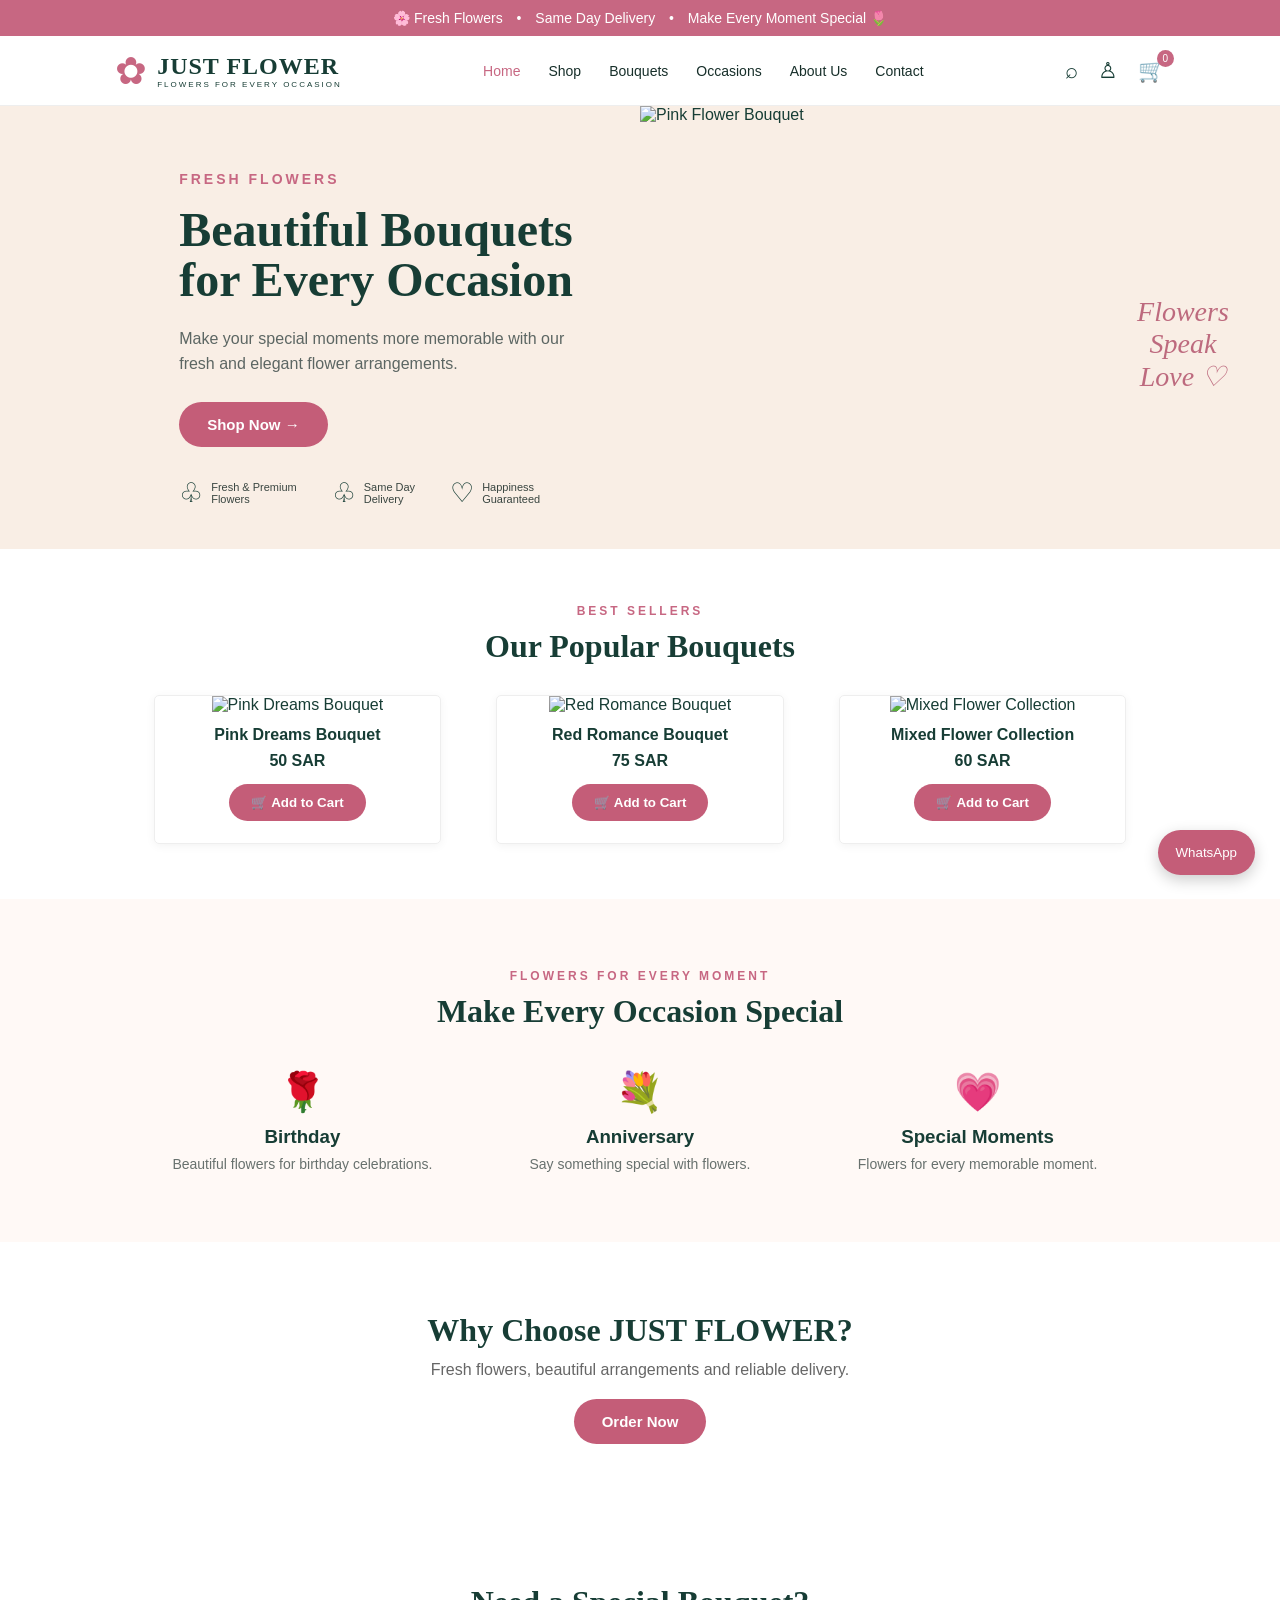
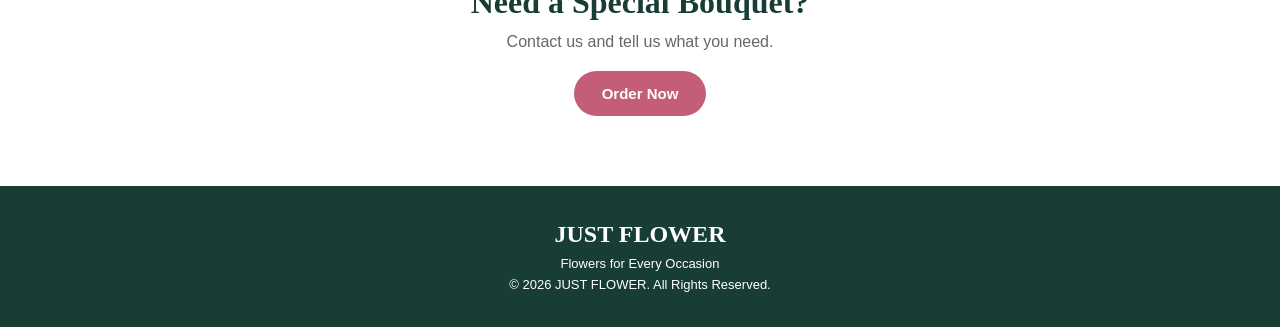
==== index.html @ 72e69faa "Add files via upload" ====
<!DOCTYPE html>
<html lang="en">
<head>
    <meta charset="UTF-8">
    <meta name="viewport" content="width=device-width, initial-scale=1.0">

    <title>JUST FLOWER | Fresh Flowers & Bouquets</title>

    <meta name="description"
        content="JUST FLOWER - Beautiful fresh flowers and elegant bouquets for every special occasion.">

    <link rel="stylesheet" href="style.css">
</head>

<body>

    <!-- TOP BAR -->
    <div class="top-bar">
        🌸 Fresh Flowers
        <span>•</span>
        Same Day Delivery
        <span>•</span>
        Make Every Moment Special 🌷
    </div>


    <!-- NAVBAR -->
    <nav class="navbar">

        <div class="logo">

            <div class="flower-logo">
                ✿
            </div>

            <div>
                <h1>JUST FLOWER</h1>
                <p>FLOWERS FOR EVERY OCCASION</p>
            </div>

        </div>


        <div class="nav-links">

            <a href="#" class="active">
                Home
            </a>

            <a href="#bouquets">
                Shop
            </a>

            <a href="#bouquets">
                Bouquets
            </a>

            <a href="#occasions">
                Occasions
            </a>

            <a href="#about">
                About Us
            </a>

            <a href="#contact">
                Contact
            </a>

        </div>


        <div class="nav-icons">

            <span>⌕</span>

            <span>♙</span>

            <span class="cart-icon">
                🛒
                <small id="cartCount">0</small>
            </span>

        </div>

    </nav>



    <!-- HERO SECTION -->

    <section class="hero">

        <div class="hero-content">

            <p class="small-title">
                FRESH FLOWERS
            </p>


            <h2>
                Beautiful Bouquets<br>
                for Every Occasion
            </h2>


            <p class="hero-text">
                Make your special moments more memorable
                with our fresh and elegant flower arrangements.
            </p>


            <button onclick="scrollToProducts()">
                Shop Now →
            </button>


            <div class="features">

                <div>

                    <span>
                        ♧
                    </span>

                    <p>
                        Fresh & Premium<br>
                        Flowers
                    </p>

                </div>


                <div>

                    <span>
                        ♧
                    </span>

                    <p>
                        Same Day<br>
                        Delivery
                    </p>

                </div>


                <div>

                    <span>
                        ♡
                    </span>

                    <p>
                        Happiness<br>
                        Guaranteed
                    </p>

                </div>

            </div>

        </div>


        <!-- HERO IMAGE -->

        <div class="hero-image">

            <img
                src="images/flower1.jpg.jpg"
                alt="Pink Flower Bouquet"
            >

            <div class="hero-quote">

                Flowers<br>
                Speak<br>
                Love ♡

            </div>

        </div>

    </section>



    <!-- PRODUCTS -->

    <section
        class="products"
        id="bouquets"
    >

        <div class="section-heading">

            <p>
                BEST SELLERS
            </p>

            <h2>
                Our Popular Bouquets
            </h2>

        </div>


        <div class="product-grid">


            <!-- PRODUCT 1 -->

            <div class="product-card">

                <img
                    src="images/flower1.jpg.jpg"
                    alt="Pink Dreams Bouquet"
                >

                <h3>
                    Pink Dreams Bouquet
                </h3>

                <p class="price">
                    50 SAR
                </p>

                <button
                    onclick="addToCart('Pink Dreams Bouquet')"
                >
                    🛒 Add to Cart
                </button>

            </div>



            <!-- PRODUCT 2 -->

            <div class="product-card">

                <img
                    src="images/flower2.webp.webp"
                    alt="Red Romance Bouquet"
                >

                <h3>
                    Red Romance Bouquet
                </h3>

                <p class="price">
                    75 SAR
                </p>

                <button
                    onclick="addToCart('Red Romance Bouquet')"
                >
                    🛒 Add to Cart
                </button>

            </div>



            <!-- PRODUCT 3 -->

            <div class="product-card">

                <img
                    src="images/flower3.webp.webp"
                    alt="Mixed Flower Collection"
                >

                <h3>
                    Mixed Flower Collection
                </h3>

                <p class="price">
                    60 SAR
                </p>

                <button
                    onclick="addToCart('Mixed Flower Collection')"
                >
                    🛒 Add to Cart
                </button>

            </div>

        </div>

    </section>



    <!-- OCCASIONS -->

    <section
        class="why-us"
        id="occasions"
    >

        <p>
            FLOWERS FOR EVERY MOMENT
        </p>

        <h2>
            Make Every Occasion Special
        </h2>


        <div class="why-grid">


            <div>

                <div class="why-icon">
                    🌹
                </div>

                <h3>
                    Birthday
                </h3>

                <p>
                    Beautiful flowers for birthday celebrations.
                </p>

            </div>


            <div>

                <div class="why-icon">
                    💐
                </div>

                <h3>
                    Anniversary
                </h3>

                <p>
                    Say something special with flowers.
                </p>

            </div>


            <div>

                <div class="why-icon">
                    💗
                </div>

                <h3>
                    Special Moments
                </h3>

                <p>
                    Flowers for every memorable moment.
                </p>

            </div>

        </div>

    </section>



    <!-- ABOUT -->

    <section
        class="contact"
        id="about"
    >

        <h2>
            Why Choose JUST FLOWER?
        </h2>

        <p>
            Fresh flowers, beautiful arrangements
            and reliable delivery.
        </p>

        <button onclick="orderNow()">
            Order Now
        </button>

    </section>



    <!-- CONTACT -->

    <section
        class="contact"
        id="contact"
    >

        <h2>
            Need a Special Bouquet?
        </h2>

        <p>
            Contact us and tell us what you need.
        </p>

        <button onclick="orderNow()">
            Order Now
        </button>

    </section>



    <!-- WHATSAPP -->

    <button
        class="whatsapp"
        onclick="orderNow()"
    >
        WhatsApp
    </button>



    <!-- FOOTER -->

    <footer>

        <h2>
            JUST FLOWER
        </h2>

        <p>
            Flowers for Every Occasion
        </p>

        <p>
            © 2026 JUST FLOWER. All Rights Reserved.
        </p>

    </footer>



    <script src="script.js"></script>

</body>
</html>
---- style.css ----
* {
    margin: 0;
    padding: 0;
    box-sizing: border-box;
}

html {
    scroll-behavior: smooth;
}

body {
    font-family: Arial, Helvetica, sans-serif;
    color: #173d35;
    background: #fff;
}


/* TOP BAR */

.top-bar {
    background: #c76782;
    color: white;
    text-align: center;
    padding: 10px;
    font-size: 14px;
}

.top-bar span {
    margin: 0 10px;
}


/* NAVBAR */

.navbar {
    height: 70px;
    display: flex;
    align-items: center;
    justify-content: space-between;
    padding: 0 9%;
    background: white;
    border-bottom: 1px solid #eee;
}

.logo {
    display: flex;
    align-items: center;
    gap: 10px;
}

.flower-logo {
    font-size: 38px;
    color: #c76782;
}

.logo h1 {
    font-family: Georgia, serif;
    font-size: 24px;
    letter-spacing: 1px;
}

.logo p {
    font-size: 8px;
    letter-spacing: 2px;
}

.nav-links {
    display: flex;
    gap: 28px;
}

.nav-links a {
    text-decoration: none;
    color: #172f2a;
    font-size: 14px;
    transition: 0.3s;
}

.nav-links a:hover,
.nav-links .active {
    color: #c76782;
}

.nav-icons {
    display: flex;
    gap: 20px;
    font-size: 22px;
    align-items: center;
}

.cart-icon {
    position: relative;
}

.cart-icon small {
    position: absolute;
    background: #c76782;
    color: white;
    width: 17px;
    height: 17px;
    border-radius: 50%;
    font-size: 10px;
    text-align: center;
    line-height: 17px;
    top: -8px;
    right: -9px;
}


/* HERO */

.hero {
    min-height: 410px;
    display: flex;
    background: #f9eee5;
}

.hero-content {
    width: 50%;
    padding: 65px 5% 40px 14%;
}

.small-title {
    color: #c76782;
    font-weight: bold;
    letter-spacing: 3px;
    font-size: 14px;
    margin-bottom: 18px;
}

.hero h2 {
    font-family: Georgia, serif;
    font-size: 48px;
    line-height: 1.05;
    margin-bottom: 20px;
}

.hero-text {
    color: #5c6663;
    line-height: 1.6;
    max-width: 430px;
    margin-bottom: 25px;
}

.hero button,
.contact button {
    border: none;
    background: #c45d78;
    color: white;
    padding: 14px 28px;
    border-radius: 30px;
    font-size: 15px;
    font-weight: bold;
    cursor: pointer;
}

.hero button:hover,
.contact button:hover {
    background: #a94763;
}

.hero-image {
    width: 50%;
    position: relative;
    overflow: hidden;
}

.hero-image img {
    width: 100%;
    height: 100%;
    object-fit: cover;
}

.hero-quote {
    position: absolute;
    right: 8%;
    top: 43%;
    font-family: Georgia, serif;
    font-size: 28px;
    font-style: italic;
    color: #bd6a7e;
    text-align: center;
}


/* FEATURES */

.features {
    display: flex;
    gap: 35px;
    margin-top: 30px;
}

.features div {
    display: flex;
    gap: 8px;
    align-items: center;
}

.features span {
    font-size: 27px;
}

.features p {
    font-size: 11px;
    color: #394540;
}


/* PRODUCTS */

.products {
    padding: 55px 12%;
    background: white;
}

.section-heading {
    text-align: center;
    margin-bottom: 30px;
}

.section-heading p,
.why-us > p {
    color: #c76782;
    letter-spacing: 3px;
    font-size: 12px;
    font-weight: bold;
    margin-bottom: 10px;
}

.section-heading h2,
.why-us h2 {
    font-family: Georgia, serif;
    font-size: 32px;
}

.product-grid {
    display: grid;
    grid-template-columns: repeat(3, 1fr);
    gap: 55px;
}

.product-card {
    border: 1px solid #eee;
    border-radius: 5px;
    padding-bottom: 22px;
    text-align: center;
    box-shadow: 0 2px 10px rgba(0,0,0,0.05);
    overflow: hidden;
    transition: 0.3s;
}

.product-card:hover {
    transform: translateY(-6px);
    box-shadow: 0 8px 25px rgba(0,0,0,0.10);
}

.product-card img {
    width: 100%;
    height: 220px;
    object-fit: cover;
}

.product-card h3 {
    margin-top: 12px;
    font-size: 16px;
}

.price {
    margin: 8px 0 14px;
    font-weight: bold;
    font-size: 16px;
}

.product-card button {
    background: #c45d78;
    color: white;
    border: none;
    padding: 11px 22px;
    border-radius: 25px;
    cursor: pointer;
    font-weight: bold;
}

.product-card button:hover {
    background: #a94763;
}


/* WHY US */

.why-us {
    text-align: center;
    padding: 70px 12%;
    background: #fff9f6;
}

.why-grid {
    display: grid;
    grid-template-columns: repeat(3, 1fr);
    gap: 40px;
    margin-top: 40px;
}

.why-icon {
    font-size: 38px;
    margin-bottom: 12px;
}

.why-grid h3 {
    margin-bottom: 8px;
}

.why-grid p {
    color: #68716e;
    font-size: 14px;
}


/* CONTACT */

.contact {
    text-align: center;
    padding: 70px 20px;
}

.contact h2 {
    font-family: Georgia, serif;
    font-size: 32px;
    margin-bottom: 12px;
}

.contact p {
    color: #666;
    margin-bottom: 20px;
}


/* WHATSAPP */

.whatsapp {
    position: fixed;
    right: 25px;
    bottom: 25px;
    background: #c45d78;
    color: white;
    border: none;
    padding: 15px 18px;
    border-radius: 50px;
    cursor: pointer;
    box-shadow: 0 5px 15px rgba(0,0,0,0.2);
    z-index: 99;
}


/* FOOTER */

footer {
    background: #173d35;
    color: white;
    text-align: center;
    padding: 35px;
}

footer h2 {
    font-family: Georgia, serif;
    margin-bottom: 8px;
}

footer p {
    margin-top: 6px;
    font-size: 13px;
}


/* MOBILE */

@media (max-width: 900px) {

    .navbar {
        padding: 15px 5%;
    }

    .nav-links {
        display: none;
    }

    .hero {
        flex-direction: column;
    }

    .hero-content,
    .hero-image {
        width: 100%;
    }

    .hero-content {
        padding: 50px 8%;
    }

    .hero h2 {
        font-size: 38px;
    }

    .hero-image {
        height: 400px;
    }

    .product-grid {
        grid-template-columns: 1fr;
        gap: 25px;
    }

    .why-grid {
        grid-template-columns: 1fr;
    }

    .products {
        padding: 50px 7%;
    }
}
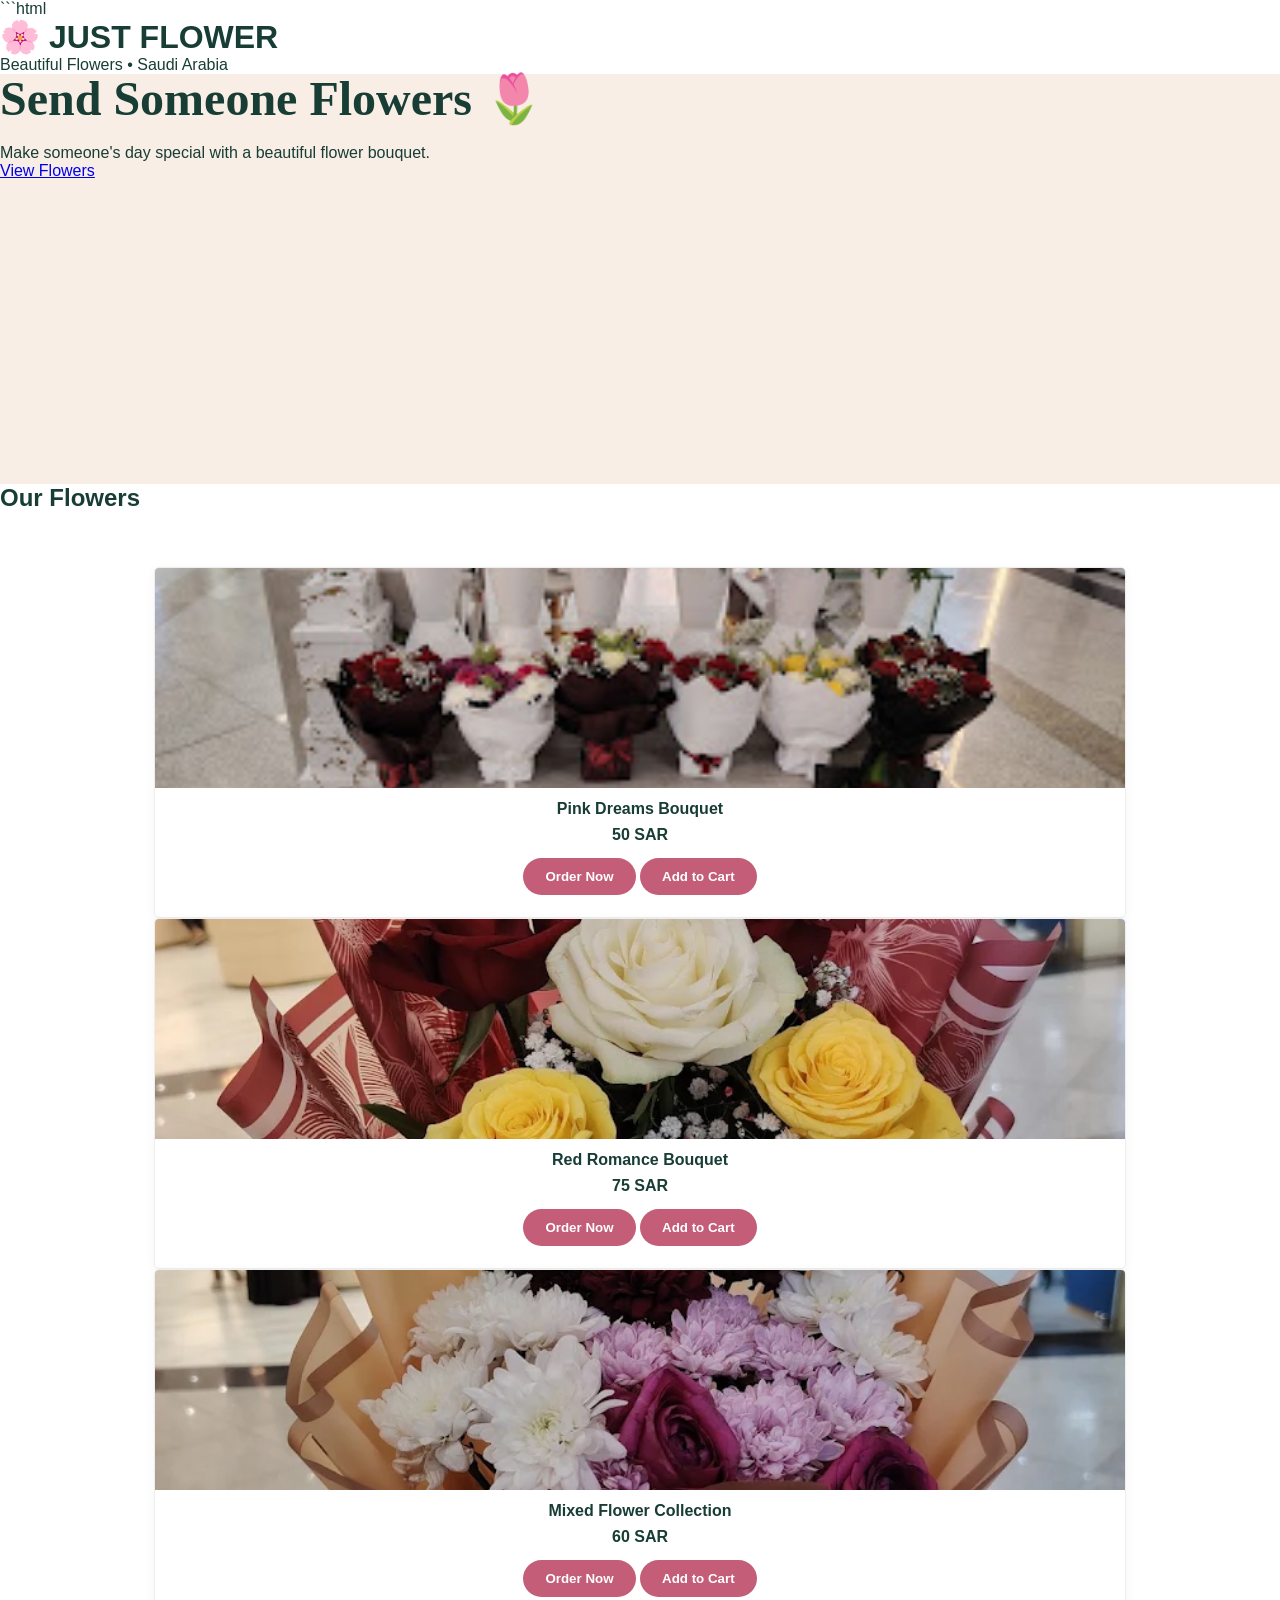
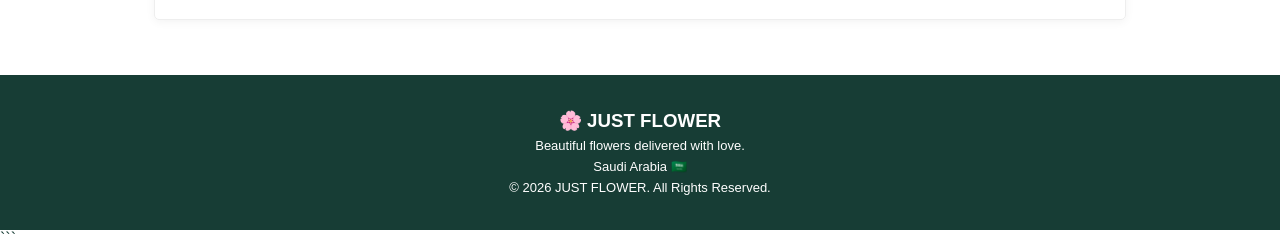
==== commit dcd08f8e: "Revise index.html for SEO and layout improvements Updated the title and description meta tags for be" ====
--- a/index.html
+++ b/index.html
@@ -1,182 +1,125 @@
+```html
 <!DOCTYPE html>
 <html lang="en">
 <head>
     <meta charset="UTF-8">
     <meta name="viewport" content="width=device-width, initial-scale=1.0">
 
-    <title>JUST FLOWER | Fresh Flowers & Bouquets</title>
+    <title>JUST FLOWER - Saudi Flower Delivery</title>
 
-    <meta name="description"
-        content="JUST FLOWER - Beautiful fresh flowers and elegant bouquets for every special occasion.">
+    <meta
+        name="description"
+        content="JUST FLOWER - Beautiful flowers available for order in Saudi Arabia."
+    >
 
     <link rel="stylesheet" href="style.css">
 </head>
 
 <body>
 
-    <!-- TOP BAR -->
-    <div class="top-bar">
-        🌸 Fresh Flowers
-        <span>•</span>
-        Same Day Delivery
-        <span>•</span>
-        Make Every Moment Special 🌷
-    </div>
+    <header>
+        <div class="container">
+            <h1>🌸 JUST FLOWER</h1>
+            <p>Beautiful Flowers • Saudi Arabia</p>
+        </div>
+    </header>
 
 
-    <!-- NAVBAR -->
-    <nav class="navbar">
+    <section class="hero">
+        <div class="container">
+            <h2>Send Someone Flowers 🌷</h2>
+            <p>Make someone's day special with a beautiful flower bouquet.</p>
 
-        <div class="logo">
-
-            <div class="flower-logo">
-                ✿
-            </div>
-
-            <div>
-                <h1>JUST FLOWER</h1>
-                <p>FLOWERS FOR EVERY OCCASION</p>
-            </div>
-
+            <a href="#flowers" class="hero-btn">View Flowers</a>
         </div>
+    </section>
 
 
-        <div class="nav-links">
+    <section id="flowers" class="flowers-section">
 
-            <a href="#" class="active">
-                Home
-            </a>
+        <div class="container">
 
-            <a href="#bouquets">
-                Shop
-            </a>
+            <h2>Our Flowers</h2>
 
-            <a href="#bouquets">
-                Bouquets
-            </a>
-
-            <a href="#occasions">
-                Occasions
-            </a>
-
-            <a href="#about">
-                About Us
-            </a>
-
-            <a href="#contact">
-                Contact
-            </a>
-
-        </div>
+            <div class="products">
 
 
-        <div class="nav-icons">
+                <!-- Flower 1 -->
+                <div class="product-card">
 
-            <span>⌕</span>
+                    <img
+                        src="flower1.jpg.jpg"
+                        alt="Pink Dreams Bouquet"
+                    >
 
-            <span>♙</span>
+                    <h3>Pink Dreams Bouquet</h3>
 
-            <span class="cart-icon">
-                🛒
-                <small id="cartCount">0</small>
-            </span>
+                    <p class="price">50 SAR</p>
 
-        </div>
+                    <button onclick="orderNow('Pink Dreams Bouquet', 50)">
+                        Order Now
+                    </button>
 
-    </nav>
-
-
-
-    <!-- HERO SECTION -->
-
-    <section class="hero">
-
-        <div class="hero-content">
-
-            <p class="small-title">
-                FRESH FLOWERS
-            </p>
-
-
-            <h2>
-                Beautiful Bouquets<br>
-                for Every Occasion
-            </h2>
-
-
-            <p class="hero-text">
-                Make your special moments more memorable
-                with our fresh and elegant flower arrangements.
-            </p>
-
-
-            <button onclick="scrollToProducts()">
-                Shop Now →
-            </button>
-
-
-            <div class="features">
-
-                <div>
-
-                    <span>
-                        ♧
-                    </span>
-
-                    <p>
-                        Fresh & Premium<br>
-                        Flowers
-                    </p>
+                    <button
+                        class="cart-btn"
+                        onclick="addToCart('Pink Dreams Bouquet')"
+                    >
+                        Add to Cart
+                    </button>
 
                 </div>
 
 
-                <div>
+                <!-- Flower 2 -->
+                <div class="product-card">
 
-                    <span>
-                        ♧
-                    </span>
+                    <img
+                        src="flower2.webp.webp"
+                        alt="Red Romance Bouquet"
+                    >
 
-                    <p>
-                        Same Day<br>
-                        Delivery
-                    </p>
+                    <h3>Red Romance Bouquet</h3>
+
+                    <p class="price">75 SAR</p>
+
+                    <button onclick="orderNow('Red Romance Bouquet', 75)">
+                        Order Now
+                    </button>
+
+                    <button
+                        class="cart-btn"
+                        onclick="addToCart('Red Romance Bouquet')"
+                    >
+                        Add to Cart
+                    </button>
 
                 </div>
 
 
-                <div>
+                <!-- Flower 3 -->
+                <div class="product-card">
 
-                    <span>
-                        ♡
-                    </span>
+                    <img
+                        src="flower3.webp.webp"
+                        alt="Mixed Flower Collection"
+                    >
 
-                    <p>
-                        Happiness<br>
-                        Guaranteed
-                    </p>
+                    <h3>Mixed Flower Collection</h3>
+
+                    <p class="price">60 SAR</p>
+
+                    <button onclick="orderNow('Mixed Flower Collection', 60)">
+                        Order Now
+                    </button>
+
+                    <button
+                        class="cart-btn"
+                        onclick="addToCart('Mixed Flower Collection')"
+                    >
+                        Add to Cart
+                    </button>
 
                 </div>
-
-            </div>
-
-        </div>
-
-
-        <!-- HERO IMAGE -->
-
-        <div class="hero-image">
-
-            <img
-                src="images/flower1.jpg.jpg"
-                alt="Pink Flower Bouquet"
-            >
-
-            <div class="hero-quote">
-
-                Flowers<br>
-                Speak<br>
-                Love ♡
 
             </div>
 
@@ -185,269 +128,25 @@
     </section>
 
 
+    <footer>
 
-    <!-- PRODUCTS -->
+        <div class="container">
 
-    <section
-        class="products"
-        id="bouquets"
-    >
+            <h3>🌸 JUST FLOWER</h3>
 
-        <div class="section-heading">
+            <p>Beautiful flowers delivered with love.</p>
 
-            <p>
-                BEST SELLERS
-            </p>
+            <p>Saudi Arabia 🇸🇦</p>
 
-            <h2>
-                Our Popular Bouquets
-            </h2>
+            <p>© 2026 JUST FLOWER. All Rights Reserved.</p>
 
         </div>
 
-
-        <div class="product-grid">
-
-
-            <!-- PRODUCT 1 -->
-
-            <div class="product-card">
-
-                <img
-                    src="images/flower1.jpg.jpg"
-                    alt="Pink Dreams Bouquet"
-                >
-
-                <h3>
-                    Pink Dreams Bouquet
-                </h3>
-
-                <p class="price">
-                    50 SAR
-                </p>
-
-                <button
-                    onclick="addToCart('Pink Dreams Bouquet')"
-                >
-                    🛒 Add to Cart
-                </button>
-
-            </div>
-
-
-
-            <!-- PRODUCT 2 -->
-
-            <div class="product-card">
-
-                <img
-                    src="images/flower2.webp.webp"
-                    alt="Red Romance Bouquet"
-                >
-
-                <h3>
-                    Red Romance Bouquet
-                </h3>
-
-                <p class="price">
-                    75 SAR
-                </p>
-
-                <button
-                    onclick="addToCart('Red Romance Bouquet')"
-                >
-                    🛒 Add to Cart
-                </button>
-
-            </div>
-
-
-
-            <!-- PRODUCT 3 -->
-
-            <div class="product-card">
-
-                <img
-                    src="images/flower3.webp.webp"
-                    alt="Mixed Flower Collection"
-                >
-
-                <h3>
-                    Mixed Flower Collection
-                </h3>
-
-                <p class="price">
-                    60 SAR
-                </p>
-
-                <button
-                    onclick="addToCart('Mixed Flower Collection')"
-                >
-                    🛒 Add to Cart
-                </button>
-
-            </div>
-
-        </div>
-
-    </section>
-
-
-
-    <!-- OCCASIONS -->
-
-    <section
-        class="why-us"
-        id="occasions"
-    >
-
-        <p>
-            FLOWERS FOR EVERY MOMENT
-        </p>
-
-        <h2>
-            Make Every Occasion Special
-        </h2>
-
-
-        <div class="why-grid">
-
-
-            <div>
-
-                <div class="why-icon">
-                    🌹
-                </div>
-
-                <h3>
-                    Birthday
-                </h3>
-
-                <p>
-                    Beautiful flowers for birthday celebrations.
-                </p>
-
-            </div>
-
-
-            <div>
-
-                <div class="why-icon">
-                    💐
-                </div>
-
-                <h3>
-                    Anniversary
-                </h3>
-
-                <p>
-                    Say something special with flowers.
-                </p>
-
-            </div>
-
-
-            <div>
-
-                <div class="why-icon">
-                    💗
-                </div>
-
-                <h3>
-                    Special Moments
-                </h3>
-
-                <p>
-                    Flowers for every memorable moment.
-                </p>
-
-            </div>
-
-        </div>
-
-    </section>
-
-
-
-    <!-- ABOUT -->
-
-    <section
-        class="contact"
-        id="about"
-    >
-
-        <h2>
-            Why Choose JUST FLOWER?
-        </h2>
-
-        <p>
-            Fresh flowers, beautiful arrangements
-            and reliable delivery.
-        </p>
-
-        <button onclick="orderNow()">
-            Order Now
-        </button>
-
-    </section>
-
-
-
-    <!-- CONTACT -->
-
-    <section
-        class="contact"
-        id="contact"
-    >
-
-        <h2>
-            Need a Special Bouquet?
-        </h2>
-
-        <p>
-            Contact us and tell us what you need.
-        </p>
-
-        <button onclick="orderNow()">
-            Order Now
-        </button>
-
-    </section>
-
-
-
-    <!-- WHATSAPP -->
-
-    <button
-        class="whatsapp"
-        onclick="orderNow()"
-    >
-        WhatsApp
-    </button>
-
-
-
-    <!-- FOOTER -->
-
-    <footer>
-
-        <h2>
-            JUST FLOWER
-        </h2>
-
-        <p>
-            Flowers for Every Occasion
-        </p>
-
-        <p>
-            © 2026 JUST FLOWER. All Rights Reserved.
-        </p>
-
     </footer>
-
 
 
     <script src="script.js"></script>
 
 </body>
-</html>+</html>
+```
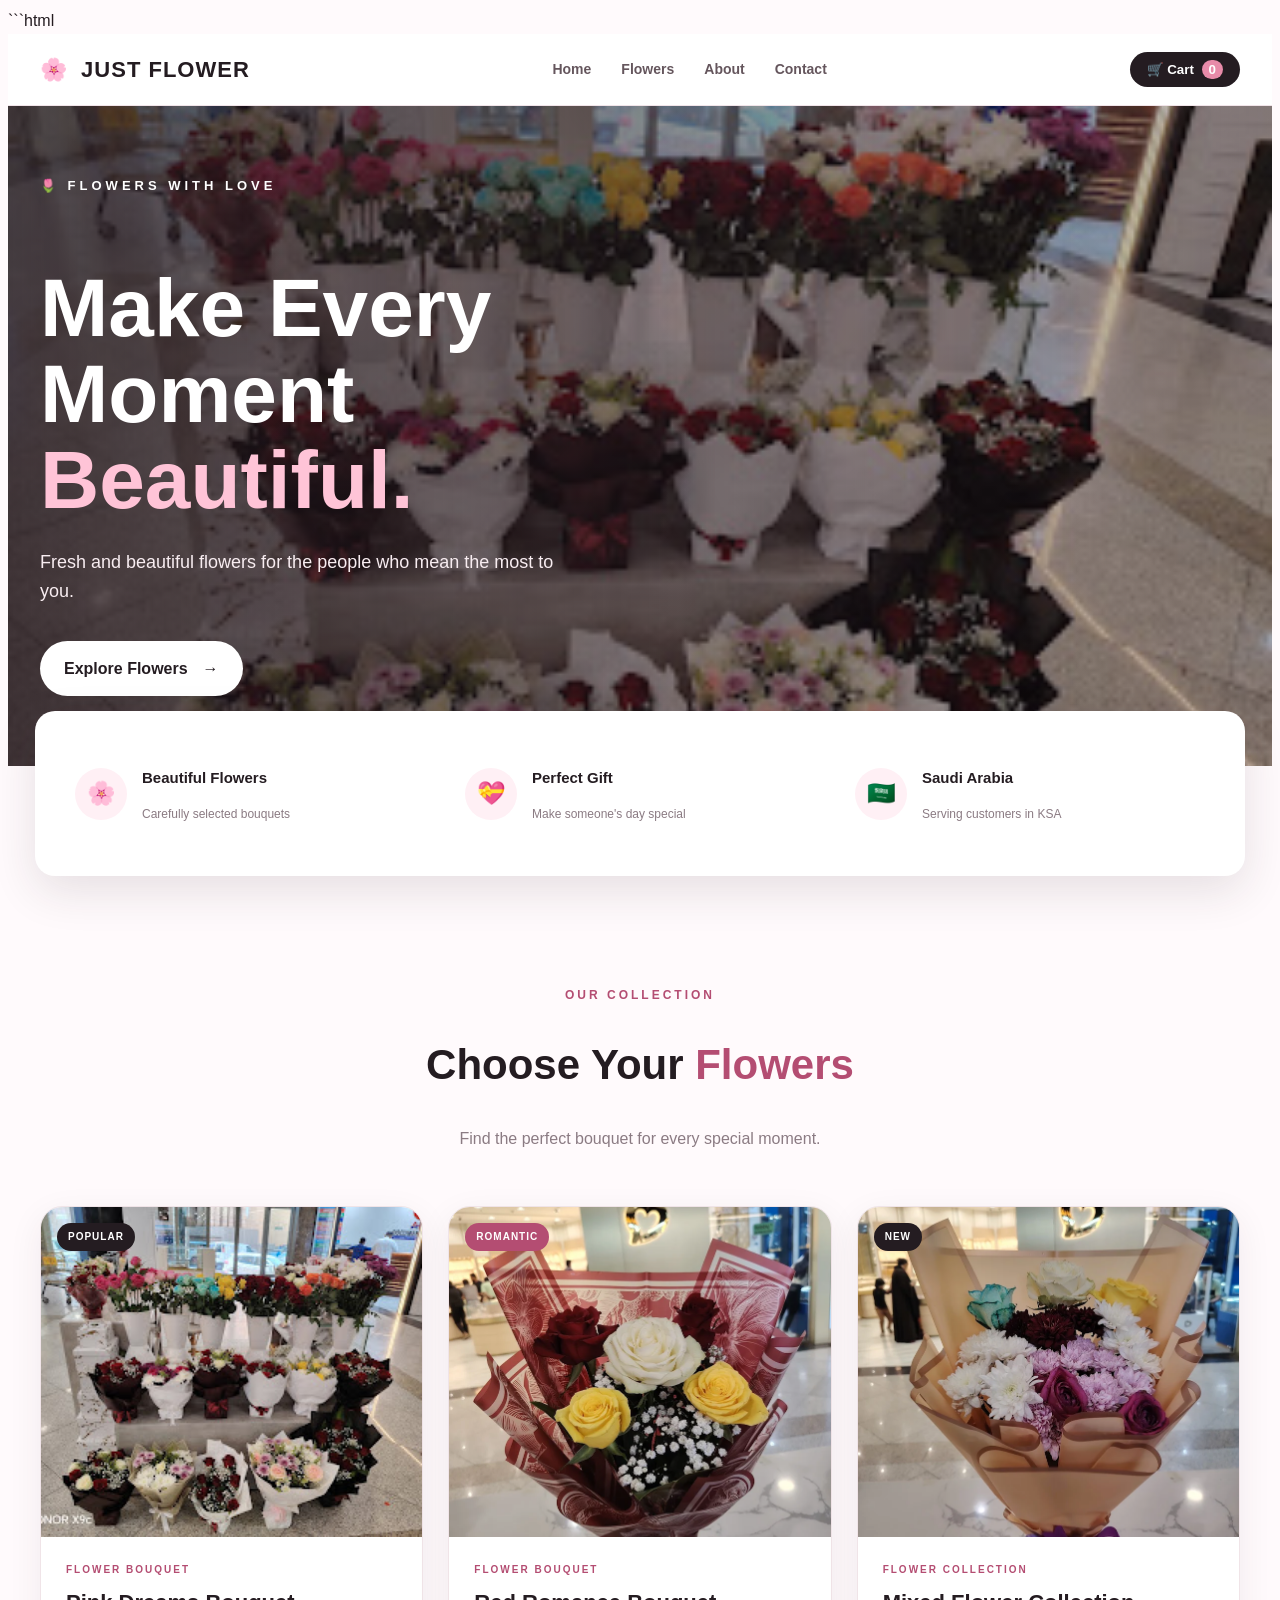
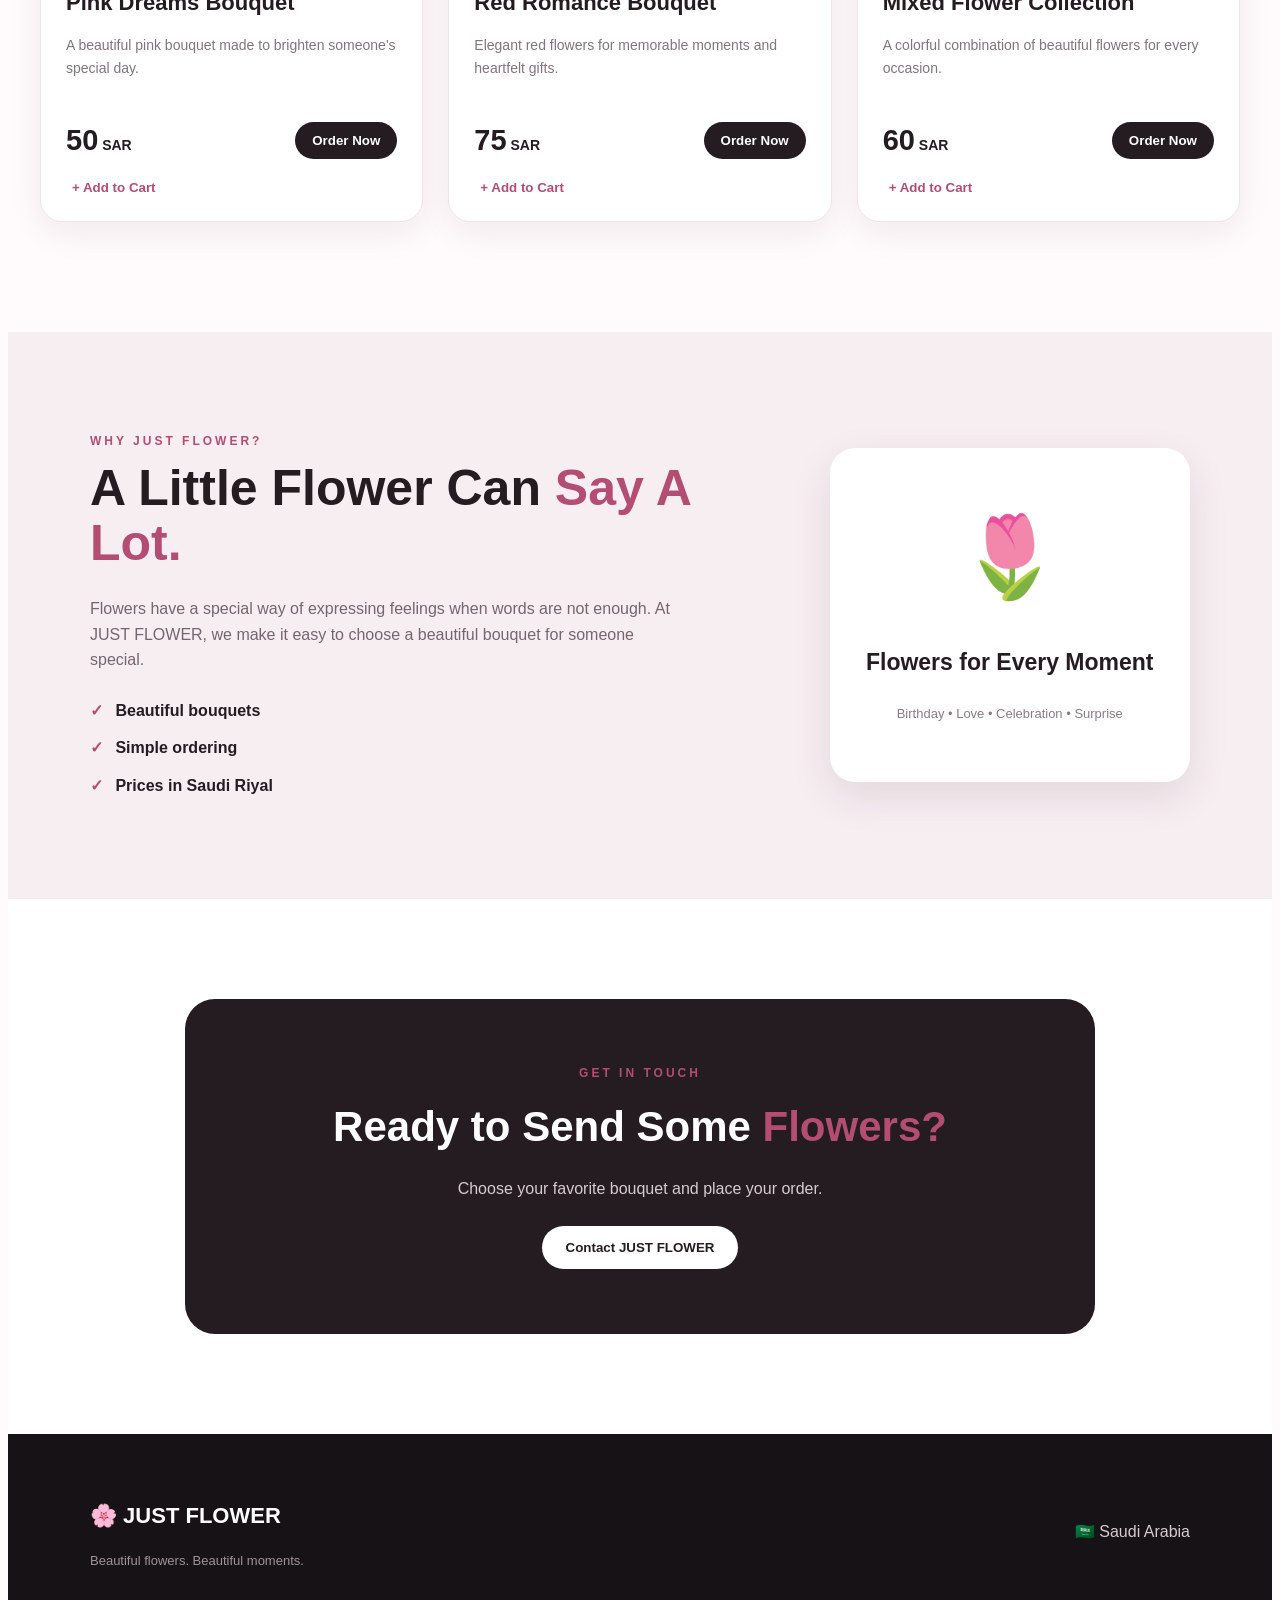
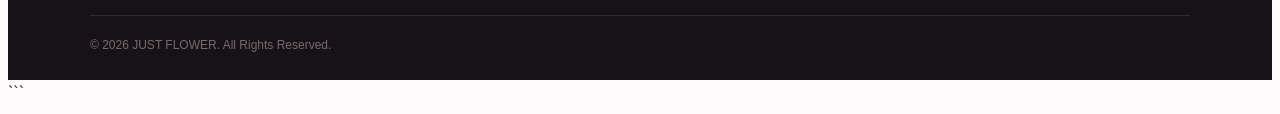
==== commit 17a0db34: "Add files via upload" ====
--- a/index.html
+++ b/index.html
@@ -5,11 +5,11 @@
     <meta charset="UTF-8">
     <meta name="viewport" content="width=device-width, initial-scale=1.0">
 
-    <title>JUST FLOWER - Saudi Flower Delivery</title>
+    <title>JUST FLOWER | Beautiful Flowers in Saudi Arabia</title>
 
     <meta
         name="description"
-        content="JUST FLOWER - Beautiful flowers available for order in Saudi Arabia."
+        content="JUST FLOWER - Beautiful flower bouquets available for order in Saudi Arabia."
     >
 
     <link rel="stylesheet" href="style.css">
@@ -17,108 +17,257 @@
 
 <body>
 
-    <header>
-        <div class="container">
-            <h1>🌸 JUST FLOWER</h1>
-            <p>Beautiful Flowers • Saudi Arabia</p>
-        </div>
-    </header>
-
-
-    <section class="hero">
-        <div class="container">
-            <h2>Send Someone Flowers 🌷</h2>
-            <p>Make someone's day special with a beautiful flower bouquet.</p>
-
-            <a href="#flowers" class="hero-btn">View Flowers</a>
-        </div>
+    <!-- NAVBAR -->
+    <nav class="navbar">
+        <div class="nav-container">
+
+            <a href="#" class="logo">
+                <span>🌸</span> JUST FLOWER
+            </a>
+
+            <div class="nav-links">
+                <a href="#home">Home</a>
+                <a href="#flowers">Flowers</a>
+                <a href="#about">About</a>
+                <a href="#contact">Contact</a>
+            </div>
+
+            <button class="cart-button" onclick="showCart()">
+                🛒 Cart <span id="cart-count">0</span>
+            </button>
+
+        </div>
+    </nav>
+
+
+    <!-- HERO -->
+    <section id="home" class="hero">
+
+        <div class="hero-overlay"></div>
+
+        <div class="hero-content">
+
+            <div class="small-title">🌷 FLOWERS WITH LOVE</div>
+
+            <h1>
+                Make Every Moment
+                <span>Beautiful.</span>
+            </h1>
+
+            <p>
+                Fresh and beautiful flowers for the people
+                who mean the most to you.
+            </p>
+
+            <a href="#flowers" class="main-button">
+                Explore Flowers <span>→</span>
+            </a>
+
+        </div>
+
     </section>
 
 
+    <!-- FEATURES -->
+    <section class="features">
+
+        <div class="feature">
+            <div class="feature-icon">🌸</div>
+            <div>
+                <h3>Beautiful Flowers</h3>
+                <p>Carefully selected bouquets</p>
+            </div>
+        </div>
+
+        <div class="feature">
+            <div class="feature-icon">💝</div>
+            <div>
+                <h3>Perfect Gift</h3>
+                <p>Make someone's day special</p>
+            </div>
+        </div>
+
+        <div class="feature">
+            <div class="feature-icon">🇸🇦</div>
+            <div>
+                <h3>Saudi Arabia</h3>
+                <p>Serving customers in KSA</p>
+            </div>
+        </div>
+
+    </section>
+
+
+    <!-- FLOWERS -->
     <section id="flowers" class="flowers-section">
 
-        <div class="container">
-
-            <h2>Our Flowers</h2>
-
-            <div class="products">
-
-
-                <!-- Flower 1 -->
-                <div class="product-card">
-
+        <div class="section-heading">
+
+            <div class="section-label">OUR COLLECTION</div>
+
+            <h2>Choose Your <span>Flowers</span></h2>
+
+            <p>
+                Find the perfect bouquet for every special moment.
+            </p>
+
+        </div>
+
+
+        <div class="products">
+
+
+            <!-- PRODUCT 1 -->
+            <div class="product-card">
+
+                <div class="image-wrapper">
                     <img
                         src="flower1.jpg.jpg"
                         alt="Pink Dreams Bouquet"
                     >
 
+                    <div class="product-tag">POPULAR</div>
+                </div>
+
+                <div class="product-info">
+
+                    <div class="product-category">
+                        FLOWER BOUQUET
+                    </div>
+
                     <h3>Pink Dreams Bouquet</h3>
 
-                    <p class="price">50 SAR</p>
-
-                    <button onclick="orderNow('Pink Dreams Bouquet', 50)">
-                        Order Now
+                    <p>
+                        A beautiful pink bouquet made
+                        to brighten someone's special day.
+                    </p>
+
+                    <div class="product-bottom">
+
+                        <div class="price">
+                            <span>50</span> SAR
+                        </div>
+
+                        <button
+                            class="order-button"
+                            onclick="orderNow('Pink Dreams Bouquet', 50)"
+                        >
+                            Order Now
+                        </button>
+
+                    </div>
+
+                    <button
+                        class="cart-link"
+                        onclick="addToCart('Pink Dreams Bouquet', 50)"
+                    >
+                        + Add to Cart
                     </button>
 
-                    <button
-                        class="cart-btn"
-                        onclick="addToCart('Pink Dreams Bouquet')"
-                    >
-                        Add to Cart
-                    </button>
-
-                </div>
-
-
-                <!-- Flower 2 -->
-                <div class="product-card">
-
+                </div>
+
+            </div>
+
+
+            <!-- PRODUCT 2 -->
+            <div class="product-card">
+
+                <div class="image-wrapper">
                     <img
                         src="flower2.webp.webp"
                         alt="Red Romance Bouquet"
                     >
 
+                    <div class="product-tag romantic">ROMANTIC</div>
+                </div>
+
+                <div class="product-info">
+
+                    <div class="product-category">
+                        FLOWER BOUQUET
+                    </div>
+
                     <h3>Red Romance Bouquet</h3>
 
-                    <p class="price">75 SAR</p>
-
-                    <button onclick="orderNow('Red Romance Bouquet', 75)">
-                        Order Now
+                    <p>
+                        Elegant red flowers for memorable
+                        moments and heartfelt gifts.
+                    </p>
+
+                    <div class="product-bottom">
+
+                        <div class="price">
+                            <span>75</span> SAR
+                        </div>
+
+                        <button
+                            class="order-button"
+                            onclick="orderNow('Red Romance Bouquet', 75)"
+                        >
+                            Order Now
+                        </button>
+
+                    </div>
+
+                    <button
+                        class="cart-link"
+                        onclick="addToCart('Red Romance Bouquet', 75)"
+                    >
+                        + Add to Cart
                     </button>
 
-                    <button
-                        class="cart-btn"
-                        onclick="addToCart('Red Romance Bouquet')"
-                    >
-                        Add to Cart
-                    </button>
-
-                </div>
-
-
-                <!-- Flower 3 -->
-                <div class="product-card">
-
+                </div>
+
+            </div>
+
+
+            <!-- PRODUCT 3 -->
+            <div class="product-card">
+
+                <div class="image-wrapper">
                     <img
                         src="flower3.webp.webp"
                         alt="Mixed Flower Collection"
                     >
 
+                    <div class="product-tag">NEW</div>
+                </div>
+
+                <div class="product-info">
+
+                    <div class="product-category">
+                        FLOWER COLLECTION
+                    </div>
+
                     <h3>Mixed Flower Collection</h3>
 
-                    <p class="price">60 SAR</p>
-
-                    <button onclick="orderNow('Mixed Flower Collection', 60)">
-                        Order Now
+                    <p>
+                        A colorful combination of beautiful
+                        flowers for every occasion.
+                    </p>
+
+                    <div class="product-bottom">
+
+                        <div class="price">
+                            <span>60</span> SAR
+                        </div>
+
+                        <button
+                            class="order-button"
+                            onclick="orderNow('Mixed Flower Collection', 60)"
+                        >
+                            Order Now
+                        </button>
+
+                    </div>
+
+                    <button
+                        class="cart-link"
+                        onclick="addToCart('Mixed Flower Collection', 60)"
+                    >
+                        + Add to Cart
                     </button>
 
-                    <button
-                        class="cart-btn"
-                        onclick="addToCart('Mixed Flower Collection')"
-                    >
-                        Add to Cart
-                    </button>
-
                 </div>
 
             </div>
@@ -128,21 +277,176 @@
     </section>
 
 
+    <!-- ABOUT -->
+    <section id="about" class="about-section">
+
+        <div class="about-content">
+
+            <div class="about-label">WHY JUST FLOWER?</div>
+
+            <h2>
+                A Little Flower Can
+                <span>Say A Lot.</span>
+            </h2>
+
+            <p>
+                Flowers have a special way of expressing feelings
+                when words are not enough. At JUST FLOWER, we make
+                it easy to choose a beautiful bouquet for someone
+                special.
+            </p>
+
+            <div class="about-points">
+
+                <div>
+                    <span>✓</span>
+                    Beautiful bouquets
+                </div>
+
+                <div>
+                    <span>✓</span>
+                    Simple ordering
+                </div>
+
+                <div>
+                    <span>✓</span>
+                    Prices in Saudi Riyal
+                </div>
+
+            </div>
+
+        </div>
+
+        <div class="about-card">
+            <div class="big-flower">🌷</div>
+            <h3>Flowers for Every Moment</h3>
+            <p>
+                Birthday • Love • Celebration • Surprise
+            </p>
+        </div>
+
+    </section>
+
+
+    <!-- CONTACT -->
+    <section id="contact" class="contact-section">
+
+        <div class="contact-box">
+
+            <div class="section-label">GET IN TOUCH</div>
+
+            <h2>Ready to Send Some <span>Flowers?</span></h2>
+
+            <p>
+                Choose your favorite bouquet and place your order.
+            </p>
+
+            <button
+                class="contact-button"
+                onclick="showContact()"
+            >
+                Contact JUST FLOWER
+            </button>
+
+        </div>
+
+    </section>
+
+
+    <!-- FOOTER -->
     <footer>
 
-        <div class="container">
-
-            <h3>🌸 JUST FLOWER</h3>
-
-            <p>Beautiful flowers delivered with love.</p>
-
-            <p>Saudi Arabia 🇸🇦</p>
-
-            <p>© 2026 JUST FLOWER. All Rights Reserved.</p>
-
+        <div class="footer-content">
+
+            <div class="footer-brand">
+                <h2>🌸 JUST FLOWER</h2>
+                <p>Beautiful flowers. Beautiful moments.</p>
+            </div>
+
+            <div class="footer-location">
+                🇸🇦 Saudi Arabia
+            </div>
+
+        </div>
+
+        <div class="copyright">
+            © 2026 JUST FLOWER. All Rights Reserved.
         </div>
 
     </footer>
+
+
+    <!-- ORDER MODAL -->
+    <div id="order-modal" class="modal">
+
+        <div class="modal-box">
+
+            <button class="close-button" onclick="closeModal()">×</button>
+
+            <div class="modal-icon">🌸</div>
+
+            <h2>Place Your Order</h2>
+
+            <p id="selected-product"></p>
+
+            <div class="order-price" id="selected-price"></div>
+
+            <input
+                type="text"
+                id="customer-name"
+                placeholder="Your Name"
+            >
+
+            <input
+                type="text"
+                id="customer-phone"
+                placeholder="WhatsApp Number"
+            >
+
+            <textarea
+                id="customer-message"
+                placeholder="Delivery details / message"
+            ></textarea>
+
+            <button
+                class="confirm-button"
+                onclick="confirmOrder()"
+            >
+                Confirm Order
+            </button>
+
+        </div>
+
+    </div>
+
+
+    <!-- CART MODAL -->
+    <div id="cart-modal" class="modal">
+
+        <div class="modal-box">
+
+            <button class="close-button" onclick="closeCart()">×</button>
+
+            <div class="modal-icon">🛒</div>
+
+            <h2>Your Cart</h2>
+
+            <div id="cart-items"></div>
+
+            <div class="cart-total" id="cart-total">
+                Total: 0 SAR
+            </div>
+
+            <button
+                class="confirm-button"
+                onclick="checkoutCart()"
+            >
+                Order Cart
+            </button>
+
+        </div>
+
+    </div>
 
 
     <script src="script.js"></script>
--- a/style.css
+++ b/style.css
@@ -1,3 +1,4 @@
+```css
 * {
     margin: 0;
     padding: 0;
@@ -10,412 +11,749 @@
 
 body {
     font-family: Arial, Helvetica, sans-serif;
-    color: #173d35;
-    background: #fff;
-}
-
-
-/* TOP BAR */
-
-.top-bar {
-    background: #c76782;
+    background: #fffafc;
+    color: #241c21;
+    line-height: 1.6;
+}
+
+a {
+    text-decoration: none;
+    color: inherit;
+}
+
+
+/* NAVBAR */
+
+.navbar {
+    position: sticky;
+    top: 0;
+    z-index: 1000;
+    background: rgba(255, 255, 255, 0.96);
+    border-bottom: 1px solid #f1e4e9;
+    backdrop-filter: blur(10px);
+}
+
+.nav-container {
+    max-width: 1200px;
+    margin: auto;
+    padding: 18px 25px;
+
+    display: flex;
+    align-items: center;
+    justify-content: space-between;
+    gap: 25px;
+}
+
+.logo {
+    font-size: 22px;
+    font-weight: 800;
+    letter-spacing: 1px;
+}
+
+.logo span {
+    margin-right: 6px;
+}
+
+.nav-links {
+    display: flex;
+    gap: 30px;
+}
+
+.nav-links a {
+    font-size: 14px;
+    font-weight: 600;
+    color: #65565d;
+    transition: 0.3s;
+}
+
+.nav-links a:hover {
+    color: #b44d72;
+}
+
+.cart-button {
+    border: 0;
+    background: #241c21;
     color: white;
+    padding: 10px 17px;
+    border-radius: 30px;
+    cursor: pointer;
+    font-weight: 700;
+}
+
+#cart-count {
+    background: #e88ba9;
+    padding: 2px 7px;
+    border-radius: 20px;
+    margin-left: 4px;
+}
+
+
+/* HERO */
+
+.hero {
+    min-height: 650px;
+    position: relative;
+
+    display: flex;
+    align-items: center;
+
+    background:
+        linear-gradient(
+            90deg,
+            rgba(35, 23, 29, 0.78),
+            rgba(35, 23, 29, 0.25)
+        ),
+        url("flower1.jpg.jpg");
+
+    background-size: cover;
+    background-position: center;
+}
+
+.hero-content {
+    max-width: 1200px;
+    width: 100%;
+    margin: auto;
+    padding: 70px 25px;
+    color: white;
+}
+
+.small-title {
+    font-size: 13px;
+    letter-spacing: 4px;
+    font-weight: 700;
+    margin-bottom: 20px;
+}
+
+.hero h1 {
+    max-width: 700px;
+    font-size: clamp(45px, 7vw, 82px);
+    line-height: 1.05;
+    margin-bottom: 25px;
+}
+
+.hero h1 span {
+    display: block;
+    color: #ffc4d7;
+}
+
+.hero p {
+    max-width: 550px;
+    font-size: 18px;
+    margin-bottom: 35px;
+    color: #f8edf1;
+}
+
+.main-button {
+    display: inline-flex;
+    align-items: center;
+    gap: 15px;
+
+    padding: 15px 24px;
+    background: white;
+    color: #241c21;
+
+    border-radius: 40px;
+    font-weight: 800;
+
+    transition: 0.3s;
+}
+
+.main-button:hover {
+    transform: translateY(-3px);
+}
+
+
+/* FEATURES */
+
+.features {
+    max-width: 1150px;
+    margin: -55px auto 0;
+    position: relative;
+    z-index: 5;
+
+    background: white;
+    border-radius: 20px;
+    padding: 30px;
+
+    display: grid;
+    grid-template-columns: repeat(3, 1fr);
+    gap: 20px;
+
+    box-shadow: 0 15px 45px rgba(50, 30, 40, 0.12);
+}
+
+.feature {
+    display: flex;
+    align-items: center;
+    gap: 15px;
+    padding: 10px;
+}
+
+.feature-icon {
+    width: 52px;
+    height: 52px;
+    border-radius: 50%;
+    background: #fff0f5;
+
+    display: flex;
+    align-items: center;
+    justify-content: center;
+
+    font-size: 23px;
+}
+
+.feature h3 {
+    font-size: 15px;
+}
+
+.feature p {
+    font-size: 12px;
+    color: #8b7b83;
+}
+
+
+/* FLOWERS */
+
+.flowers-section {
+    max-width: 1200px;
+    margin: auto;
+    padding: 110px 25px;
+}
+
+.section-heading {
     text-align: center;
-    padding: 10px;
-    font-size: 14px;
-}
-
-.top-bar span {
-    margin: 0 10px;
-}
-
-
-/* NAVBAR */
-
-.navbar {
-    height: 70px;
-    display: flex;
-    align-items: center;
-    justify-content: space-between;
-    padding: 0 9%;
+    margin-bottom: 55px;
+}
+
+.section-label,
+.about-label {
+    color: #b44d72;
+    font-size: 12px;
+    letter-spacing: 3px;
+    font-weight: 800;
+    margin-bottom: 10px;
+}
+
+.section-heading h2 {
+    font-size: 42px;
+    line-height: 1.2;
+}
+
+.section-heading h2 span,
+.about-content h2 span,
+.contact-box h2 span {
+    color: #b44d72;
+}
+
+.section-heading p {
+    color: #8b7b83;
+    margin-top: 10px;
+}
+
+.products {
+    display: grid;
+    grid-template-columns: repeat(3, 1fr);
+    gap: 25px;
+}
+
+.product-card {
     background: white;
-    border-bottom: 1px solid #eee;
-}
-
-.logo {
-    display: flex;
-    align-items: center;
-    gap: 10px;
-}
-
-.flower-logo {
-    font-size: 38px;
-    color: #c76782;
-}
-
-.logo h1 {
-    font-family: Georgia, serif;
-    font-size: 24px;
-    letter-spacing: 1px;
-}
-
-.logo p {
-    font-size: 8px;
-    letter-spacing: 2px;
-}
-
-.nav-links {
-    display: flex;
-    gap: 28px;
-}
-
-.nav-links a {
-    text-decoration: none;
-    color: #172f2a;
-    font-size: 14px;
-    transition: 0.3s;
-}
-
-.nav-links a:hover,
-.nav-links .active {
-    color: #c76782;
-}
-
-.nav-icons {
-    display: flex;
-    gap: 20px;
-    font-size: 22px;
-    align-items: center;
-}
-
-.cart-icon {
-    position: relative;
-}
-
-.cart-icon small {
-    position: absolute;
-    background: #c76782;
-    color: white;
-    width: 17px;
-    height: 17px;
-    border-radius: 50%;
-    font-size: 10px;
-    text-align: center;
-    line-height: 17px;
-    top: -8px;
-    right: -9px;
-}
-
-
-/* HERO */
-
-.hero {
-    min-height: 410px;
-    display: flex;
-    background: #f9eee5;
-}
-
-.hero-content {
-    width: 50%;
-    padding: 65px 5% 40px 14%;
-}
-
-.small-title {
-    color: #c76782;
-    font-weight: bold;
-    letter-spacing: 3px;
-    font-size: 14px;
-    margin-bottom: 18px;
-}
-
-.hero h2 {
-    font-family: Georgia, serif;
-    font-size: 48px;
-    line-height: 1.05;
-    margin-bottom: 20px;
-}
-
-.hero-text {
-    color: #5c6663;
-    line-height: 1.6;
-    max-width: 430px;
-    margin-bottom: 25px;
-}
-
-.hero button,
-.contact button {
-    border: none;
-    background: #c45d78;
-    color: white;
-    padding: 14px 28px;
-    border-radius: 30px;
-    font-size: 15px;
-    font-weight: bold;
-    cursor: pointer;
-}
-
-.hero button:hover,
-.contact button:hover {
-    background: #a94763;
-}
-
-.hero-image {
-    width: 50%;
+    border: 1px solid #f0e4e8;
+    border-radius: 22px;
+    overflow: hidden;
+
+    box-shadow: 0 10px 35px rgba(50, 30, 40, 0.07);
+
+    transition: 0.35s;
+}
+
+.product-card:hover {
+    transform: translateY(-8px);
+    box-shadow: 0 20px 45px rgba(50, 30, 40, 0.13);
+}
+
+.image-wrapper {
+    height: 330px;
     position: relative;
     overflow: hidden;
-}
-
-.hero-image img {
+    background: #f9edf1;
+}
+
+.image-wrapper img {
     width: 100%;
     height: 100%;
     object-fit: cover;
-}
-
-.hero-quote {
+    display: block;
+
+    transition: transform 0.5s;
+}
+
+.product-card:hover .image-wrapper img {
+    transform: scale(1.06);
+}
+
+.product-tag {
     position: absolute;
-    right: 8%;
-    top: 43%;
-    font-family: Georgia, serif;
+    top: 16px;
+    left: 16px;
+
+    background: #241c21;
+    color: white;
+
+    padding: 6px 11px;
+    border-radius: 20px;
+
+    font-size: 10px;
+    font-weight: 800;
+    letter-spacing: 1px;
+}
+
+.product-tag.romantic {
+    background: #b44d72;
+}
+
+.product-info {
+    padding: 25px;
+}
+
+.product-category {
+    font-size: 10px;
+    letter-spacing: 2px;
+    color: #b44d72;
+    font-weight: 800;
+}
+
+.product-info h3 {
+    font-size: 22px;
+    margin: 7px 0;
+}
+
+.product-info p {
+    color: #82747b;
+    font-size: 14px;
+    min-height: 65px;
+}
+
+.product-bottom {
+    margin-top: 18px;
+
+    display: flex;
+    align-items: center;
+    justify-content: space-between;
+}
+
+.price {
+    color: #241c21;
+    font-weight: 800;
+}
+
+.price span {
+    font-size: 29px;
+}
+
+.price {
+    font-size: 14px;
+}
+
+.order-button {
+    border: 0;
+    background: #241c21;
+    color: white;
+
+    padding: 11px 17px;
+    border-radius: 25px;
+
+    font-weight: 700;
+    cursor: pointer;
+
+    transition: 0.3s;
+}
+
+.order-button:hover {
+    background: #b44d72;
+}
+
+.cart-link {
+    margin-top: 15px;
+    border: 0;
+    background: transparent;
+    color: #b44d72;
+
+    font-weight: 700;
+    cursor: pointer;
+}
+
+
+/* ABOUT */
+
+.about-section {
+    background: #f7eef2;
+
+    padding: 100px max(25px, calc((100% - 1100px) / 2));
+
+    display: grid;
+    grid-template-columns: 1.3fr 0.7fr;
+    gap: 70px;
+    align-items: center;
+}
+
+.about-content h2 {
+    font-size: 50px;
+    line-height: 1.1;
+    margin: 10px 0 25px;
+}
+
+.about-content > p {
+    color: #75666e;
+    max-width: 600px;
+}
+
+.about-points {
+    margin-top: 25px;
+    display: grid;
+    gap: 12px;
+}
+
+.about-points div {
+    font-weight: 700;
+}
+
+.about-points span {
+    color: #b44d72;
+    margin-right: 8px;
+}
+
+.about-card {
+    background: white;
+    border-radius: 25px;
+    padding: 45px 25px;
+    text-align: center;
+    box-shadow: 0 15px 40px rgba(50, 30, 40, 0.1);
+}
+
+.big-flower {
+    font-size: 80px;
+    margin-bottom: 10px;
+}
+
+.about-card h3 {
+    font-size: 23px;
+}
+
+.about-card p {
+    color: #8b7b83;
+    margin-top: 8px;
+    font-size: 13px;
+}
+
+
+/* CONTACT */
+
+.contact-section {
+    padding: 100px 25px;
+    background: white;
+}
+
+.contact-box {
+    max-width: 850px;
+    margin: auto;
+    text-align: center;
+    background: #241c21;
+    color: white;
+
+    border-radius: 30px;
+    padding: 65px 30px;
+}
+
+.contact-box h2 {
+    font-size: 42px;
+    margin: 10px 0;
+}
+
+.contact-box p {
+    color: #d7cbd0;
+    margin-bottom: 25px;
+}
+
+.contact-button {
+    border: 0;
+    background: white;
+    color: #241c21;
+
+    padding: 14px 24px;
+    border-radius: 30px;
+
+    font-weight: 800;
+    cursor: pointer;
+}
+
+
+/* FOOTER */
+
+footer {
+    background: #171215;
+    color: white;
+    padding: 45px 25px 25px;
+}
+
+.footer-content {
+    max-width: 1100px;
+    margin: auto;
+
+    display: flex;
+    justify-content: space-between;
+    align-items: center;
+}
+
+.footer-brand h2 {
+    font-size: 22px;
+}
+
+.footer-brand p {
+    color: #9f9398;
+    margin-top: 5px;
+    font-size: 13px;
+}
+
+.footer-location {
+    color: #d7cbd0;
+}
+
+.copyright {
+    max-width: 1100px;
+    margin: 30px auto 0;
+    padding-top: 20px;
+
+    border-top: 1px solid #30292d;
+
+    color: #766b70;
+    font-size: 12px;
+}
+
+
+/* MODAL */
+
+.modal {
+    display: none;
+
+    position: fixed;
+    inset: 0;
+    z-index: 2000;
+
+    background: rgba(20, 12, 16, 0.72);
+
+    align-items: center;
+    justify-content: center;
+
+    padding: 20px;
+}
+
+.modal.active {
+    display: flex;
+}
+
+.modal-box {
+    width: 100%;
+    max-width: 450px;
+
+    background: white;
+    border-radius: 25px;
+    padding: 35px;
+
+    position: relative;
+
+    animation: modalIn 0.25s ease;
+}
+
+@keyframes modalIn {
+    from {
+        transform: translateY(20px);
+        opacity: 0;
+    }
+
+    to {
+        transform: translateY(0);
+        opacity: 1;
+    }
+}
+
+.close-button {
+    position: absolute;
+    top: 15px;
+    right: 18px;
+
+    border: 0;
+    background: transparent;
+
     font-size: 28px;
-    font-style: italic;
-    color: #bd6a7e;
-    text-align: center;
-}
-
-
-/* FEATURES */
-
-.features {
-    display: flex;
-    gap: 35px;
-    margin-top: 30px;
-}
-
-.features div {
-    display: flex;
-    gap: 8px;
-    align-items: center;
-}
-
-.features span {
-    font-size: 27px;
-}
-
-.features p {
-    font-size: 11px;
-    color: #394540;
-}
-
-
-/* PRODUCTS */
-
-.products {
-    padding: 55px 12%;
-    background: white;
-}
-
-.section-heading {
-    text-align: center;
-    margin-bottom: 30px;
-}
-
-.section-heading p,
-.why-us > p {
-    color: #c76782;
-    letter-spacing: 3px;
-    font-size: 12px;
-    font-weight: bold;
-    margin-bottom: 10px;
-}
-
-.section-heading h2,
-.why-us h2 {
-    font-family: Georgia, serif;
-    font-size: 32px;
-}
-
-.product-grid {
-    display: grid;
-    grid-template-columns: repeat(3, 1fr);
-    gap: 55px;
-}
-
-.product-card {
-    border: 1px solid #eee;
-    border-radius: 5px;
-    padding-bottom: 22px;
-    text-align: center;
-    box-shadow: 0 2px 10px rgba(0,0,0,0.05);
-    overflow: hidden;
-    transition: 0.3s;
-}
-
-.product-card:hover {
-    transform: translateY(-6px);
-    box-shadow: 0 8px 25px rgba(0,0,0,0.10);
-}
-
-.product-card img {
+    cursor: pointer;
+    color: #777;
+}
+
+.modal-icon {
+    font-size: 40px;
+    margin-bottom: 5px;
+}
+
+.modal-box h2 {
+    margin-bottom: 5px;
+}
+
+#selected-product {
+    color: #8b7b83;
+}
+
+.order-price {
+    color: #b44d72;
+    font-size: 24px;
+    font-weight: 800;
+    margin: 12px 0 20px;
+}
+
+.modal-box input,
+.modal-box textarea {
     width: 100%;
-    height: 220px;
-    object-fit: cover;
-}
-
-.product-card h3 {
-    margin-top: 12px;
-    font-size: 16px;
-}
-
-.price {
-    margin: 8px 0 14px;
-    font-weight: bold;
-    font-size: 16px;
-}
-
-.product-card button {
-    background: #c45d78;
+    border: 1px solid #eadde2;
+    border-radius: 12px;
+
+    padding: 13px;
+    margin-bottom: 12px;
+
+    font: inherit;
+    outline: none;
+}
+
+.modal-box textarea {
+    min-height: 90px;
+    resize: vertical;
+}
+
+.modal-box input:focus,
+.modal-box textarea:focus {
+    border-color: #b44d72;
+}
+
+.confirm-button {
+    width: 100%;
+
+    border: 0;
+    background: #241c21;
     color: white;
-    border: none;
-    padding: 11px 22px;
-    border-radius: 25px;
+
+    padding: 14px;
+    border-radius: 12px;
+
+    font-weight: 800;
     cursor: pointer;
-    font-weight: bold;
-}
-
-.product-card button:hover {
-    background: #a94763;
-}
-
-
-/* WHY US */
-
-.why-us {
-    text-align: center;
-    padding: 70px 12%;
-    background: #fff9f6;
-}
-
-.why-grid {
-    display: grid;
-    grid-template-columns: repeat(3, 1fr);
-    gap: 40px;
-    margin-top: 40px;
-}
-
-.why-icon {
-    font-size: 38px;
-    margin-bottom: 12px;
-}
-
-.why-grid h3 {
-    margin-bottom: 8px;
-}
-
-.why-grid p {
-    color: #68716e;
-    font-size: 14px;
-}
-
-
-/* CONTACT */
-
-.contact {
-    text-align: center;
-    padding: 70px 20px;
-}
-
-.contact h2 {
-    font-family: Georgia, serif;
-    font-size: 32px;
-    margin-bottom: 12px;
-}
-
-.contact p {
-    color: #666;
-    margin-bottom: 20px;
-}
-
-
-/* WHATSAPP */
-
-.whatsapp {
-    position: fixed;
-    right: 25px;
-    bottom: 25px;
-    background: #c45d78;
-    color: white;
-    border: none;
-    padding: 15px 18px;
-    border-radius: 50px;
-    cursor: pointer;
-    box-shadow: 0 5px 15px rgba(0,0,0,0.2);
-    z-index: 99;
-}
-
-
-/* FOOTER */
-
-footer {
-    background: #173d35;
-    color: white;
-    text-align: center;
-    padding: 35px;
-}
-
-footer h2 {
-    font-family: Georgia, serif;
-    margin-bottom: 8px;
-}
-
-footer p {
-    margin-top: 6px;
-    font-size: 13px;
+}
+
+.confirm-button:hover {
+    background: #b44d72;
+}
+
+.cart-item {
+    padding: 12px 0;
+    border-bottom: 1px solid #eee;
+
+    display: flex;
+    justify-content: space-between;
+}
+
+.cart-total {
+    font-size: 20px;
+    font-weight: 800;
+    margin: 20px 0;
 }
 
 
 /* MOBILE */
 
-@media (max-width: 900px) {
-
-    .navbar {
-        padding: 15px 5%;
-    }
+@media (max-width: 850px) {
 
     .nav-links {
         display: none;
     }
 
+    .features {
+        grid-template-columns: 1fr;
+        margin: -30px 20px 0;
+    }
+
+    .products {
+        grid-template-columns: 1fr;
+    }
+
+    .product-card {
+        max-width: 500px;
+        margin: auto;
+        width: 100%;
+    }
+
+    .about-section {
+        grid-template-columns: 1fr;
+    }
+
+    .about-content h2 {
+        font-size: 40px;
+    }
+
+    .footer-content {
+        flex-direction: column;
+        align-items: flex-start;
+        gap: 20px;
+    }
+}
+
+
+@media (max-width: 550px) {
+
+    .nav-container {
+        padding: 14px 15px;
+    }
+
+    .logo {
+        font-size: 18px;
+    }
+
+    .cart-button {
+        font-size: 12px;
+        padding: 8px 12px;
+    }
+
     .hero {
-        flex-direction: column;
-    }
-
-    .hero-content,
-    .hero-image {
-        width: 100%;
+        min-height: 570px;
     }
 
     .hero-content {
-        padding: 50px 8%;
-    }
-
-    .hero h2 {
-        font-size: 38px;
-    }
-
-    .hero-image {
-        height: 400px;
-    }
-
-    .product-grid {
-        grid-template-columns: 1fr;
-        gap: 25px;
-    }
-
-    .why-grid {
-        grid-template-columns: 1fr;
-    }
-
-    .products {
-        padding: 50px 7%;
-    }
-}+        padding: 50px 20px;
+    }
+
+    .hero h1 {
+        font-size: 45px;
+    }
+
+    .hero p {
+        font-size: 15px;
+    }
+
+    .flowers-section {
+        padding: 80px 18px;
+    }
+
+    .section-heading h2 {
+        font-size: 34px;
+    }
+
+    .image-wrapper {
+        height: 300px;
+    }
+
+    .contact-box h2 {
+        font-size: 32px;
+    }
+
+    .modal-box {
+        padding: 28px 20px;
+    }
+}
+```
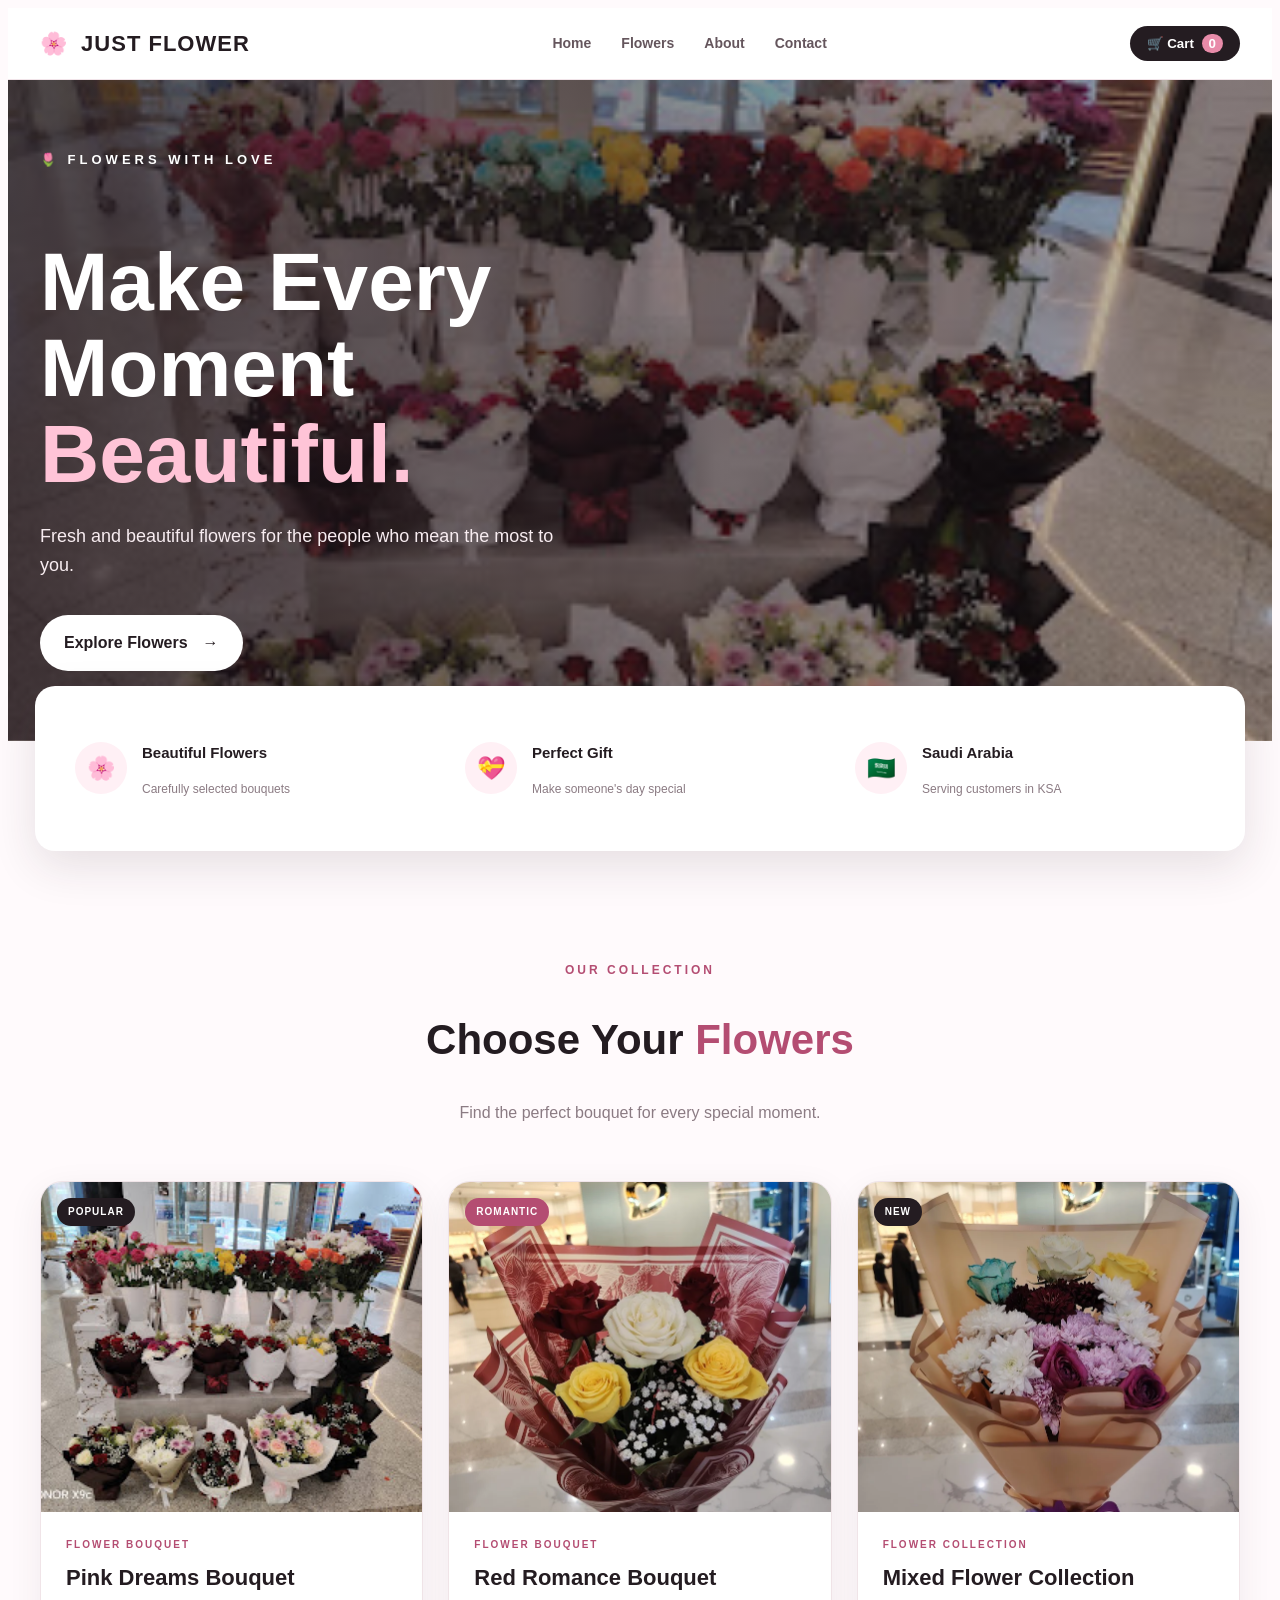
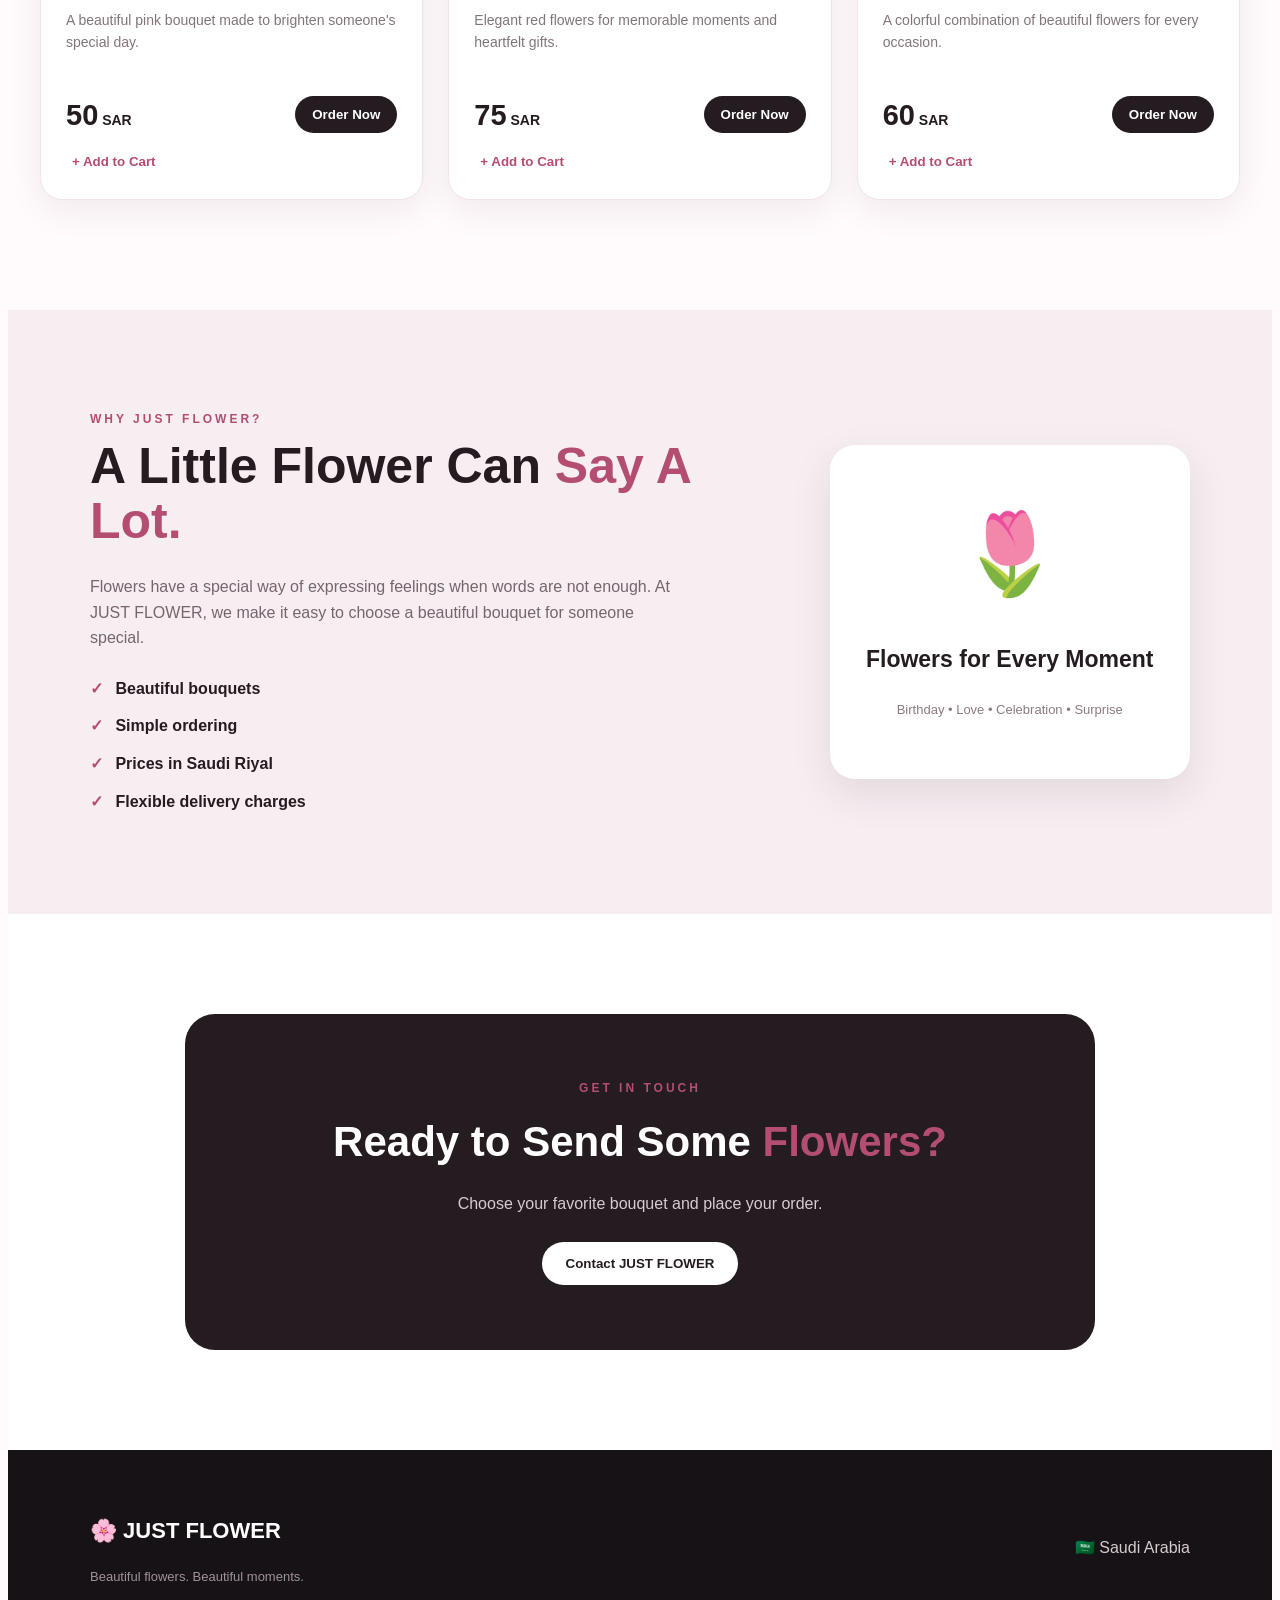
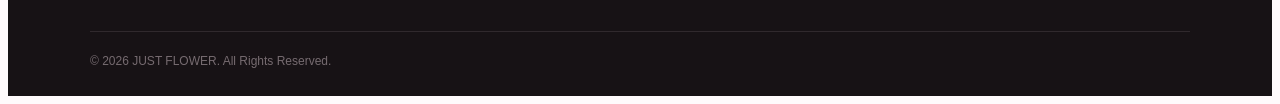
==== commit 70c47c37: "Update index.html" ====
--- a/index.html
+++ b/index.html
@@ -1,4 +1,3 @@
-```html
 <!DOCTYPE html>
 <html lang="en">
 <head>
@@ -21,7 +20,7 @@
     <nav class="navbar">
         <div class="nav-container">
 
-            <a href="#" class="logo">
+            <a href="#home" class="logo">
                 <span>🌸</span> JUST FLOWER
             </a>
 
@@ -73,22 +72,27 @@
 
         <div class="feature">
             <div class="feature-icon">🌸</div>
+
             <div>
                 <h3>Beautiful Flowers</h3>
                 <p>Carefully selected bouquets</p>
             </div>
         </div>
 
+
         <div class="feature">
             <div class="feature-icon">💝</div>
+
             <div>
                 <h3>Perfect Gift</h3>
                 <p>Make someone's day special</p>
             </div>
         </div>
 
+
         <div class="feature">
             <div class="feature-icon">🇸🇦</div>
+
             <div>
                 <h3>Saudi Arabia</h3>
                 <p>Serving customers in KSA</p>
@@ -103,9 +107,13 @@
 
         <div class="section-heading">
 
-            <div class="section-label">OUR COLLECTION</div>
-
-            <h2>Choose Your <span>Flowers</span></h2>
+            <div class="section-label">
+                OUR COLLECTION
+            </div>
+
+            <h2>
+                Choose Your <span>Flowers</span>
+            </h2>
 
             <p>
                 Find the perfect bouquet for every special moment.
@@ -121,13 +129,18 @@
             <div class="product-card">
 
                 <div class="image-wrapper">
+
                     <img
                         src="flower1.jpg.jpg"
                         alt="Pink Dreams Bouquet"
                     >
 
-                    <div class="product-tag">POPULAR</div>
-                </div>
+                    <div class="product-tag">
+                        POPULAR
+                    </div>
+
+                </div>
+
 
                 <div class="product-info">
 
@@ -135,12 +148,15 @@
                         FLOWER BOUQUET
                     </div>
 
-                    <h3>Pink Dreams Bouquet</h3>
+                    <h3>
+                        Pink Dreams Bouquet
+                    </h3>
 
                     <p>
                         A beautiful pink bouquet made
                         to brighten someone's special day.
                     </p>
+
 
                     <div class="product-bottom">
 
@@ -157,6 +173,7 @@
 
                     </div>
 
+
                     <button
                         class="cart-link"
                         onclick="addToCart('Pink Dreams Bouquet', 50)"
@@ -173,13 +190,18 @@
             <div class="product-card">
 
                 <div class="image-wrapper">
+
                     <img
                         src="flower2.webp.webp"
                         alt="Red Romance Bouquet"
                     >
 
-                    <div class="product-tag romantic">ROMANTIC</div>
-                </div>
+                    <div class="product-tag romantic">
+                        ROMANTIC
+                    </div>
+
+                </div>
+
 
                 <div class="product-info">
 
@@ -187,12 +209,15 @@
                         FLOWER BOUQUET
                     </div>
 
-                    <h3>Red Romance Bouquet</h3>
+                    <h3>
+                        Red Romance Bouquet
+                    </h3>
 
                     <p>
                         Elegant red flowers for memorable
                         moments and heartfelt gifts.
                     </p>
+
 
                     <div class="product-bottom">
 
@@ -209,6 +234,7 @@
 
                     </div>
 
+
                     <button
                         class="cart-link"
                         onclick="addToCart('Red Romance Bouquet', 75)"
@@ -225,13 +251,18 @@
             <div class="product-card">
 
                 <div class="image-wrapper">
+
                     <img
                         src="flower3.webp.webp"
                         alt="Mixed Flower Collection"
                     >
 
-                    <div class="product-tag">NEW</div>
-                </div>
+                    <div class="product-tag">
+                        NEW
+                    </div>
+
+                </div>
+
 
                 <div class="product-info">
 
@@ -239,12 +270,15 @@
                         FLOWER COLLECTION
                     </div>
 
-                    <h3>Mixed Flower Collection</h3>
+                    <h3>
+                        Mixed Flower Collection
+                    </h3>
 
                     <p>
                         A colorful combination of beautiful
                         flowers for every occasion.
                     </p>
+
 
                     <div class="product-bottom">
 
@@ -261,6 +295,7 @@
 
                     </div>
 
+
                     <button
                         class="cart-link"
                         onclick="addToCart('Mixed Flower Collection', 60)"
@@ -282,7 +317,9 @@
 
         <div class="about-content">
 
-            <div class="about-label">WHY JUST FLOWER?</div>
+            <div class="about-label">
+                WHY JUST FLOWER?
+            </div>
 
             <h2>
                 A Little Flower Can
@@ -296,6 +333,7 @@
                 special.
             </p>
 
+
             <div class="about-points">
 
                 <div>
@@ -313,16 +351,30 @@
                     Prices in Saudi Riyal
                 </div>
 
-            </div>
-
-        </div>
+                <div>
+                    <span>✓</span>
+                    Flexible delivery charges
+                </div>
+
+            </div>
+
+        </div>
+
 
         <div class="about-card">
-            <div class="big-flower">🌷</div>
-            <h3>Flowers for Every Moment</h3>
+
+            <div class="big-flower">
+                🌷
+            </div>
+
+            <h3>
+                Flowers for Every Moment
+            </h3>
+
             <p>
                 Birthday • Love • Celebration • Surprise
             </p>
+
         </div>
 
     </section>
@@ -333,9 +385,14 @@
 
         <div class="contact-box">
 
-            <div class="section-label">GET IN TOUCH</div>
-
-            <h2>Ready to Send Some <span>Flowers?</span></h2>
+            <div class="section-label">
+                GET IN TOUCH
+            </div>
+
+            <h2>
+                Ready to Send Some
+                <span>Flowers?</span>
+            </h2>
 
             <p>
                 Choose your favorite bouquet and place your order.
@@ -359,9 +416,17 @@
         <div class="footer-content">
 
             <div class="footer-brand">
-                <h2>🌸 JUST FLOWER</h2>
-                <p>Beautiful flowers. Beautiful moments.</p>
-            </div>
+
+                <h2>
+                    🌸 JUST FLOWER
+                </h2>
+
+                <p>
+                    Beautiful flowers. Beautiful moments.
+                </p>
+
+            </div>
+
 
             <div class="footer-location">
                 🇸🇦 Saudi Arabia
@@ -369,6 +434,7 @@
 
         </div>
 
+
         <div class="copyright">
             © 2026 JUST FLOWER. All Rights Reserved.
         </div>
@@ -381,15 +447,33 @@
 
         <div class="modal-box">
 
-            <button class="close-button" onclick="closeModal()">×</button>
-
-            <div class="modal-icon">🌸</div>
-
-            <h2>Place Your Order</h2>
+            <button
+                class="close-button"
+                onclick="closeModal()"
+            >
+                ×
+            </button>
+
+
+            <div class="modal-icon">
+                🌸
+            </div>
+
+
+            <h2>
+                Place Your Order
+            </h2>
+
 
             <p id="selected-product"></p>
 
-            <div class="order-price" id="selected-price"></div>
+
+            <div
+                class="order-price"
+                id="selected-price"
+            >
+            </div>
+
 
             <input
                 type="text"
@@ -397,16 +481,96 @@
                 placeholder="Your Name"
             >
 
+
             <input
                 type="text"
                 id="customer-phone"
                 placeholder="WhatsApp Number"
             >
 
+
             <textarea
                 id="customer-message"
-                placeholder="Delivery details / message"
+                placeholder="Delivery Address"
             ></textarea>
+
+
+            <label for="distance">
+                Delivery Distance
+            </label>
+
+
+            <select
+                id="distance"
+                onchange="calculateTotal()"
+            >
+
+                <option value="">
+                    Select Distance
+                </option>
+
+                <option value="10">
+                    1 - 5 km — 10 SAR
+                </option>
+
+                <option value="20">
+                    5 - 10 km — 20 SAR
+                </option>
+
+                <option value="30">
+                    10 - 15 km — 30 SAR
+                </option>
+
+                <option value="40">
+                    15 - 20 km — 40 SAR
+                </option>
+
+            </select>
+
+
+            <!-- ORDER SUMMARY -->
+            <div class="order-summary">
+
+                <div>
+
+                    <span>
+                        Flower Price
+                    </span>
+
+                    <strong id="summary-flower-price">
+                        0 SAR
+                    </strong>
+
+                </div>
+
+
+                <div>
+
+                    <span>
+                        Delivery Charge
+                    </span>
+
+                    <strong id="delivery-charge">
+                        0 SAR
+                    </strong>
+
+                </div>
+
+
+                <div class="summary-total">
+
+                    <span>
+                        Total
+                    </span>
+
+                    <strong id="order-total">
+                        0 SAR
+                    </strong>
+
+                </div>
+
+            </div>
+
 
             <button
                 class="confirm-button"
@@ -425,17 +589,35 @@
 
         <div class="modal-box">
 
-            <button class="close-button" onclick="closeCart()">×</button>
-
-            <div class="modal-icon">🛒</div>
-
-            <h2>Your Cart</h2>
-
-            <div id="cart-items"></div>
-
-            <div class="cart-total" id="cart-total">
+            <button
+                class="close-button"
+                onclick="closeCart()"
+            >
+                ×
+            </button>
+
+
+            <div class="modal-icon">
+                🛒
+            </div>
+
+
+            <h2>
+                Your Cart
+            </h2>
+
+
+            <div id="cart-items">
+            </div>
+
+
+            <div
+                class="cart-total"
+                id="cart-total"
+            >
                 Total: 0 SAR
             </div>
+
 
             <button
                 class="confirm-button"
@@ -449,8 +631,8 @@
     </div>
 
 
+    <!-- JAVASCRIPT -->
     <script src="script.js"></script>
 
 </body>
 </html>
-```
